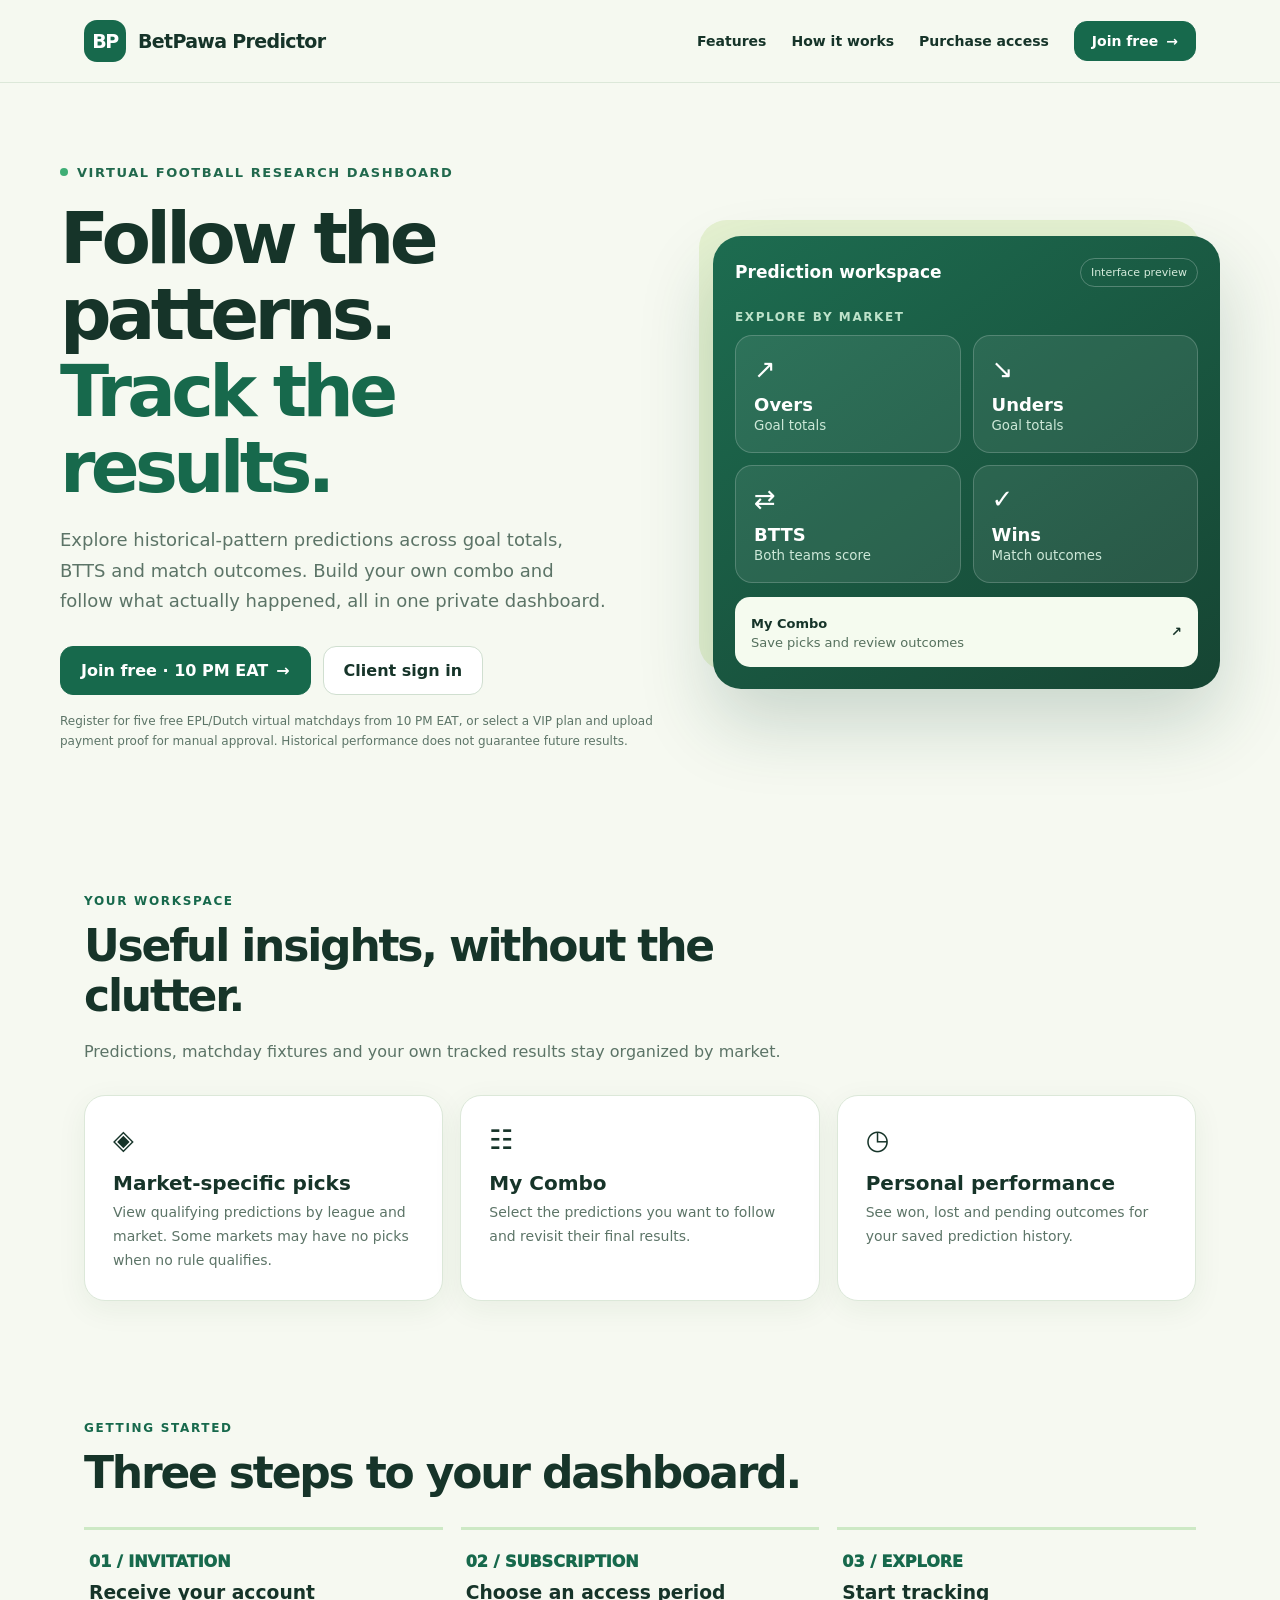
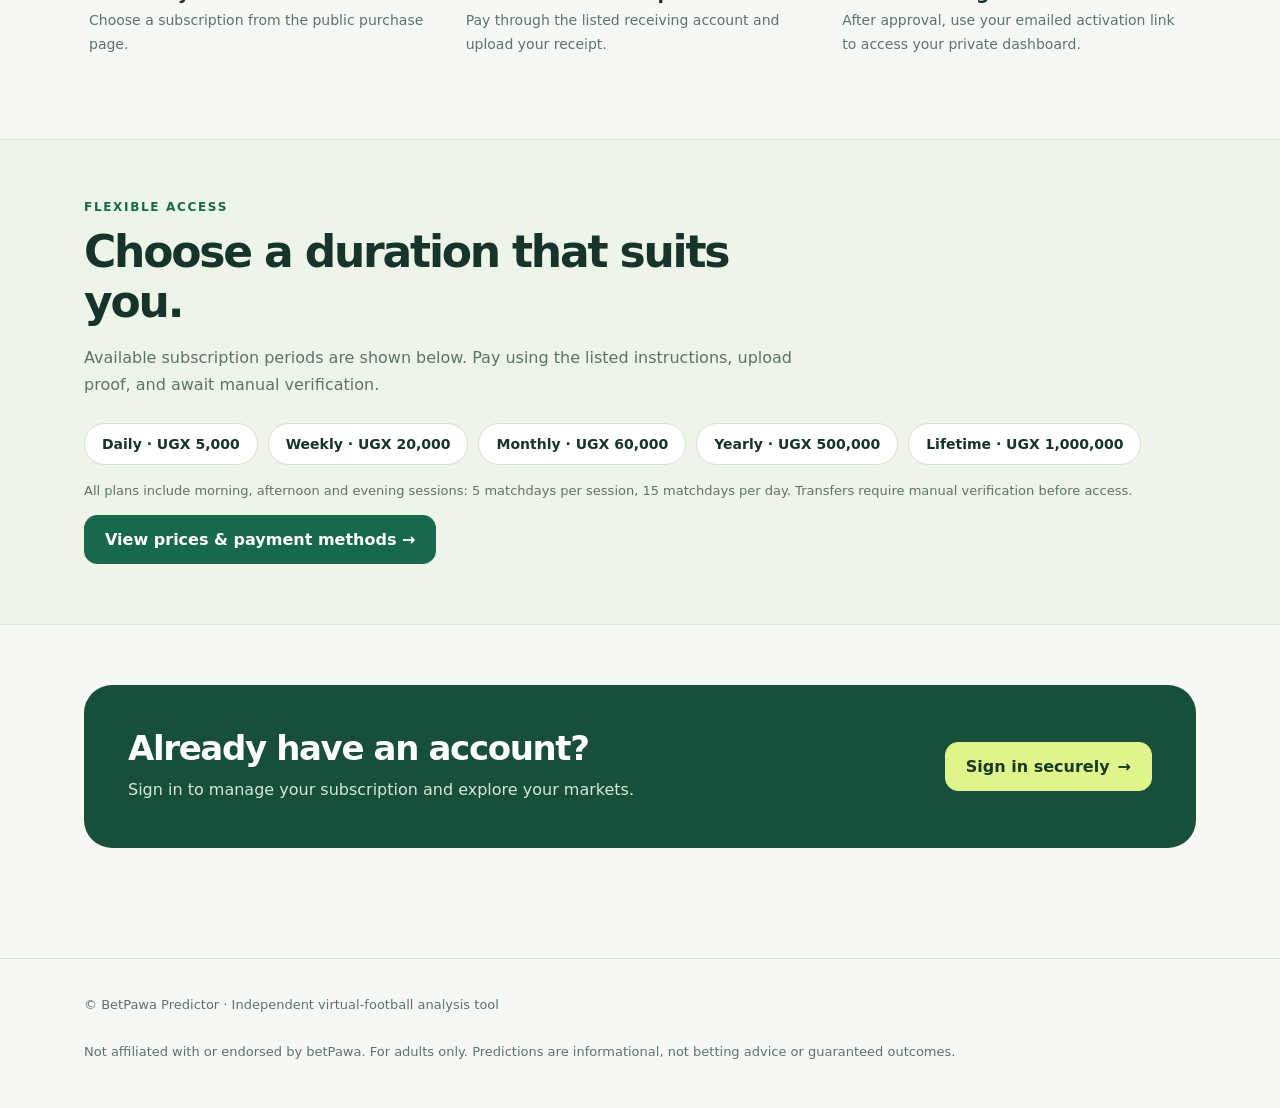
==== frontend/index.html @ 9d596c0f "Show free membership and referral dashboard; enable authenticated VIP checkout and promo codes" ====
<!doctype html>
<html lang="en">
<head>
<meta charset="utf-8">
<meta name="viewport" content="width=device-width,initial-scale=1">
<meta name="description" content="An independent virtual-football prediction dashboard with market-specific picks, personal combos, and historical results.">
<meta name="theme-color" content="#f6f9f1">
<title>BetPawa Predictor · Virtual Football Insights</title>
<style>
:root{--ink:#163429;--muted:#5c7467;--green:#17694c;--lime:#dff58b;--cream:#f6f9f1;--card:#fff;--line:#dce8d9;--shadow:0 24px 60px rgba(19,66,45,.09)}
*{box-sizing:border-box}html{scroll-behavior:smooth}body{margin:0;background:var(--cream);color:var(--ink);font-family:Inter,ui-sans-serif,system-ui,Segoe UI,Arial,sans-serif}a{color:inherit}.wrap{max-width:1160px;margin:0 auto;padding:0 24px}
header{background:rgba(246,249,241,.94);border-bottom:1px solid var(--line)}.nav{min-height:82px;display:flex;justify-content:space-between;align-items:center;gap:20px}.brand{display:flex;align-items:center;gap:12px;text-decoration:none;font-weight:900;font-size:19px;letter-spacing:-.035em}.mark{display:grid;place-items:center;width:42px;height:42px;border-radius:13px;background:#17694c;color:#fff;font-weight:900;letter-spacing:-.08em}.links{display:flex;align-items:center;gap:25px}.links a{text-decoration:none;font-size:14px;font-weight:700}.button{display:inline-flex;align-items:center;justify-content:center;gap:8px;text-decoration:none;border-radius:13px;padding:14px 20px;font-weight:850;background:var(--green);color:#fff;border:1px solid var(--green);transition:transform .16s,box-shadow .16s}.button:hover{transform:translateY(-2px);box-shadow:0 12px 25px #17694c2a}.button.alt{background:#fff;color:var(--ink);border-color:#d0dfd0}.button.small{padding:11px 17px}
.hero{display:grid;grid-template-columns:1.08fr .92fr;align-items:center;gap:58px;padding:78px 0 70px}.eyebrow{display:inline-flex;gap:9px;align-items:center;color:#21694d;font-size:13px;font-weight:900;text-transform:uppercase;letter-spacing:.12em}.dot{width:8px;height:8px;border-radius:50%;background:#3fae75}.hero h1{font-size:clamp(42px,5.7vw,72px);line-height:1.06;letter-spacing:-.065em;margin:20px 0}.hero h1 span{color:var(--green)}.lead{font-size:18px;line-height:1.7;color:var(--muted);max-width:550px}.cta{display:flex;gap:12px;flex-wrap:wrap;margin-top:29px}.fine{font-size:12px;color:var(--muted);line-height:1.65;margin-top:17px}
.preview{background:linear-gradient(145deg,#1d6c50,#164533);border-radius:28px;padding:22px;box-shadow:0 34px 75px rgba(21,77,53,.2);color:#fff;position:relative}.preview:before{content:"";position:absolute;z-index:-1;inset:-16px 20px 18px -14px;border-radius:28px;background:#e5f1d1}.previewTop{display:flex;justify-content:space-between;align-items:center;gap:12px;margin-bottom:23px}.previewTop b{font-size:17px}.previewTop span{font-size:11px;color:#d5ebdc;border:1px solid #ffffff40;border-radius:999px;padding:7px 10px}.mockTitle{font-size:12px;text-transform:uppercase;letter-spacing:.13em;color:#bde2ca;font-weight:800;margin-bottom:11px}.tiles{display:grid;grid-template-columns:1fr 1fr;gap:12px}.tile{border:1px solid #ffffff30;background:#ffffff14;border-radius:17px;padding:18px;min-height:118px}.tile .symbol{font-size:26px}.tile strong{display:block;margin-top:10px;font-size:18px}.tile small{display:block;color:#cde8d8;margin-top:3px}.previewBottom{display:flex;justify-content:space-between;gap:12px;align-items:center;background:#f5fbef;color:var(--ink);padding:16px;border-radius:15px;margin-top:14px}.previewBottom span{font-size:13px;color:#55705d}.previewBottom strong{font-size:13px}
.section{padding:60px 0}.sectionHead{max-width:720px}.kicker{color:var(--green);font-weight:900;text-transform:uppercase;font-size:12px;letter-spacing:.14em}.section h2{font-size:clamp(30px,3.5vw,44px);letter-spacing:-.05em;line-height:1.15;margin:13px 0}.section p{color:var(--muted);line-height:1.7}.featureGrid{display:grid;grid-template-columns:repeat(3,1fr);gap:17px;margin-top:30px}.feature{padding:28px;background:var(--card);border:1px solid var(--line);border-radius:21px;box-shadow:0 8px 30px #244c2710}.feature .symbol{font-size:27px}.feature h3{margin:16px 0 6px;font-size:20px}.feature p{margin:0;font-size:14px}
.steps{display:grid;grid-template-columns:repeat(3,1fr);gap:18px;margin-top:28px}.step{border-top:3px solid #cde9c5;padding:22px 5px}.step .number{color:var(--green);font-weight:950}.step h3{margin:11px 0 6px}.step p{font-size:14px;margin:0}
.plans{background:#edf4e8;border-top:1px solid var(--line);border-bottom:1px solid var(--line)}.planGrid{display:flex;flex-wrap:wrap;gap:10px;margin-top:25px}.plan{padding:12px 17px;border-radius:999px;background:#fff;border:1px solid #d4e4d1;font-weight:800;font-size:14px}.planNote{font-size:13px;margin-top:15px}
.finalCta{background:#174f3a;border-radius:28px;padding:44px;color:#fff;display:flex;align-items:center;justify-content:space-between;gap:24px}.finalCta h2{margin:0 0 8px;font-size:34px;letter-spacing:-.04em}.finalCta p{margin:0;color:#d3e8da}.finalCta .button{background:var(--lime);color:#1c3926;border-color:var(--lime);white-space:nowrap}
footer{padding:35px 0 45px;border-top:1px solid var(--line);margin-top:50px}.foot{display:flex;justify-content:space-between;gap:25px;flex-wrap:wrap;font-size:13px;color:var(--muted);line-height:1.7}
@media(max-width:860px){.hero{grid-template-columns:1fr;gap:35px;padding:55px 0}.preview{max-width:600px;width:100%}.featureGrid{grid-template-columns:1fr 1fr}.steps{grid-template-columns:1fr}.finalCta{align-items:flex-start;flex-direction:column}}@media(max-width:580px){.wrap{padding:0 17px}.nav{min-height:70px}.links a:not(.button){display:none}.brand{font-size:17px}.hero h1{font-size:44px}.featureGrid{grid-template-columns:1fr}.tiles{gap:9px}.tile{padding:14px}.finalCta{padding:28px}.finalCta h2{font-size:29px}}
</style>
</head>
<body>
<header><div class="wrap nav"><a class="brand" href="/"><span class="mark" aria-hidden="true">BP</span><span>BetPawa Predictor</span></a><nav class="links" aria-label="Main navigation"><a href="#features">Features</a><a href="#how">How it works</a><a href="/purchase">Purchase access</a><a class="button small" href="/signup">Join free <span aria-hidden="true">→</span></a></nav></div></header>
<main>
<section class="wrap hero"><div><div class="eyebrow"><span class="dot"></span> Virtual football research dashboard</div><h1>Follow the patterns.<br><span>Track the results.</span></h1><p class="lead">Explore historical-pattern predictions across goal totals, BTTS and match outcomes. Build your own combo and follow what actually happened, all in one private dashboard.</p><div class="cta"><a class="button" href="/signup">Join free · 10 PM EAT <span aria-hidden="true">→</span></a><a class="button alt" href="/login">Client sign in</a></div><p class="fine">Register for five free EPL/Dutch virtual matchdays from 10 PM EAT, or select a VIP plan and upload payment proof for manual approval. Historical performance does not guarantee future results.</p></div>
<div class="preview" aria-label="Illustration of available dashboard sections"><div class="previewTop"><b>Prediction workspace</b><span>Interface preview</span></div><div class="mockTitle">Explore by market</div><div class="tiles"><div class="tile"><div class="symbol" aria-hidden="true">↗</div><strong>Overs</strong><small>Goal totals</small></div><div class="tile"><div class="symbol" aria-hidden="true">↘</div><strong>Unders</strong><small>Goal totals</small></div><div class="tile"><div class="symbol" aria-hidden="true">⇄</div><strong>BTTS</strong><small>Both teams score</small></div><div class="tile"><div class="symbol" aria-hidden="true">✓</div><strong>Wins</strong><small>Match outcomes</small></div></div><div class="previewBottom"><div><strong>My Combo</strong><br><span>Save picks and review outcomes</span></div><strong aria-hidden="true">↗</strong></div></div></section>
<section id="features" class="section"><div class="wrap"><div class="sectionHead"><div class="kicker">Your workspace</div><h2>Useful insights, without the clutter.</h2><p>Predictions, matchday fixtures and your own tracked results stay organized by market.</p></div><div class="featureGrid"><article class="feature"><div class="symbol" aria-hidden="true">◈</div><h3>Market-specific picks</h3><p>View qualifying predictions by league and market. Some markets may have no picks when no rule qualifies.</p></article><article class="feature"><div class="symbol" aria-hidden="true">☷</div><h3>My Combo</h3><p>Select the predictions you want to follow and revisit their final results.</p></article><article class="feature"><div class="symbol" aria-hidden="true">◷</div><h3>Personal performance</h3><p>See won, lost and pending outcomes for your saved prediction history.</p></article></div></div></section>
<section id="how" class="section"><div class="wrap"><div class="sectionHead"><div class="kicker">Getting started</div><h2>Three steps to your dashboard.</h2></div><div class="steps"><div class="step"><div class="number">01 / INVITATION</div><h3>Receive your account</h3><p>Choose a subscription from the public purchase page.</p></div><div class="step"><div class="number">02 / SUBSCRIPTION</div><h3>Choose an access period</h3><p>Pay through the listed receiving account and upload your receipt.</p></div><div class="step"><div class="number">03 / EXPLORE</div><h3>Start tracking</h3><p>After approval, use your emailed activation link to access your private dashboard.</p></div></div></div></section>
<section class="section plans"><div class="wrap"><div class="sectionHead"><div class="kicker">Flexible access</div><h2>Choose a duration that suits you.</h2><p>Available subscription periods are shown below. Pay using the listed instructions, upload proof, and await manual verification.</p></div><div class="planGrid"><span class="plan">Daily · UGX 5,000</span><span class="plan">Weekly · UGX 20,000</span><span class="plan">Monthly · UGX 60,000</span><span class="plan">Yearly · UGX 500,000</span><span class="plan">Lifetime · UGX 1,000,000</span></div><p class="planNote">All plans include morning, afternoon and evening sessions: 5 matchdays per session, 15 matchdays per day. Transfers require manual verification before access.</p><a class="button" href="/purchase">View prices &amp; payment methods →</a></div></section>
<section class="section"><div class="wrap"><div class="finalCta"><div><h2>Already have an account?</h2><p>Sign in to manage your subscription and explore your markets.</p></div><a class="button" href="/login">Sign in securely <span aria-hidden="true">→</span></a></div></div></section>
</main>
<footer><div class="wrap foot"><span>© BetPawa Predictor · Independent virtual-football analysis tool</span><span>Not affiliated with or endorsed by betPawa. For adults only. Predictions are informational, not betting advice or guaranteed outcomes.</span></div></footer>
</body>
</html>
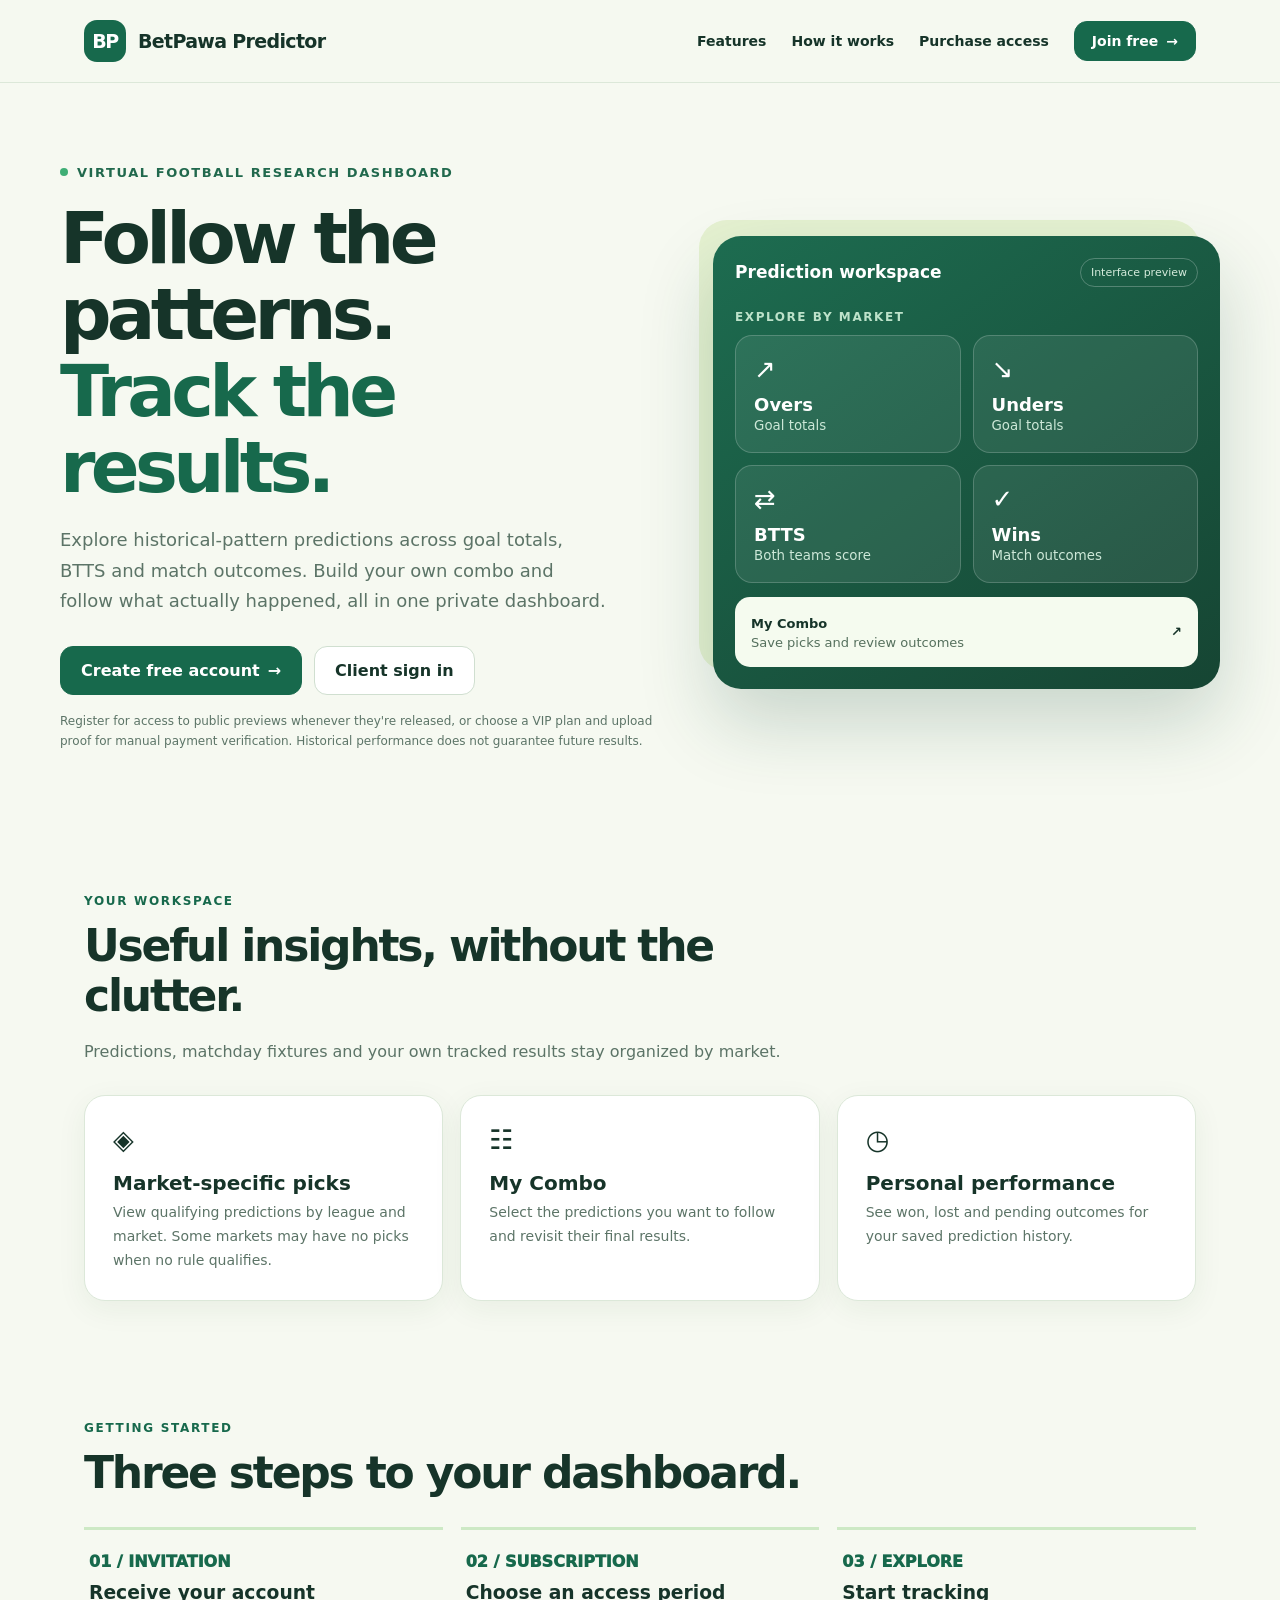
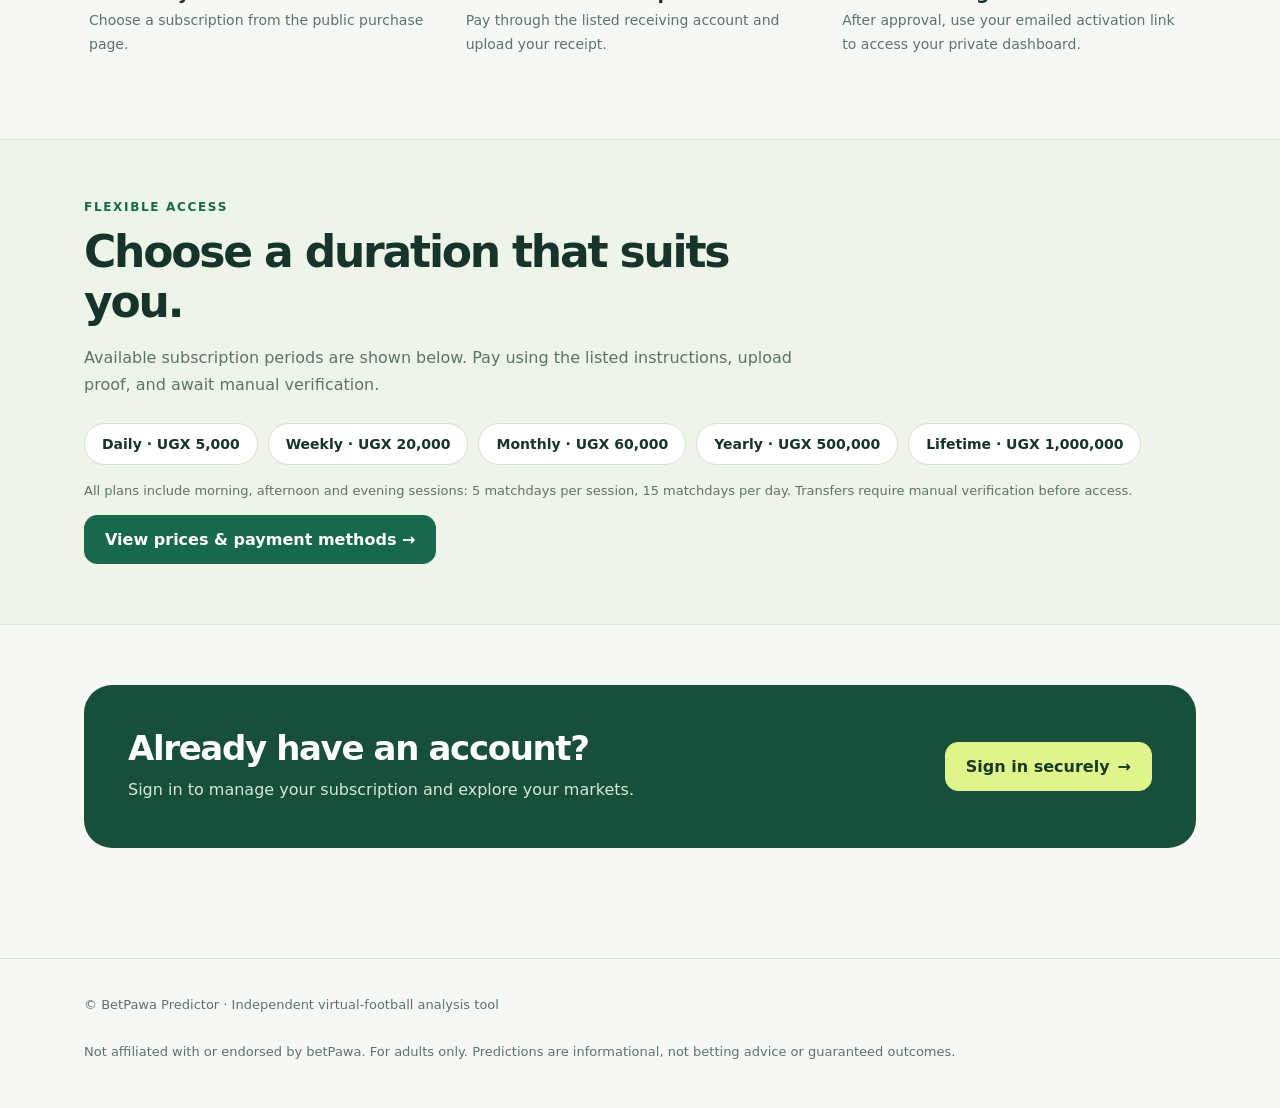
==== commit 5585f62a: "Remove fixed Free-round timing and league disclosures from public copy" ====
--- a/frontend/index.html
+++ b/frontend/index.html
@@ -23,7 +23,7 @@
 <body>
 <header><div class="wrap nav"><a class="brand" href="/"><span class="mark" aria-hidden="true">BP</span><span>BetPawa Predictor</span></a><nav class="links" aria-label="Main navigation"><a href="#features">Features</a><a href="#how">How it works</a><a href="/purchase">Purchase access</a><a class="button small" href="/signup">Join free <span aria-hidden="true">→</span></a></nav></div></header>
 <main>
-<section class="wrap hero"><div><div class="eyebrow"><span class="dot"></span> Virtual football research dashboard</div><h1>Follow the patterns.<br><span>Track the results.</span></h1><p class="lead">Explore historical-pattern predictions across goal totals, BTTS and match outcomes. Build your own combo and follow what actually happened, all in one private dashboard.</p><div class="cta"><a class="button" href="/signup">Join free · 10 PM EAT <span aria-hidden="true">→</span></a><a class="button alt" href="/login">Client sign in</a></div><p class="fine">Register for five free EPL/Dutch virtual matchdays from 10 PM EAT, or select a VIP plan and upload payment proof for manual approval. Historical performance does not guarantee future results.</p></div>
+<section class="wrap hero"><div><div class="eyebrow"><span class="dot"></span> Virtual football research dashboard</div><h1>Follow the patterns.<br><span>Track the results.</span></h1><p class="lead">Explore historical-pattern predictions across goal totals, BTTS and match outcomes. Build your own combo and follow what actually happened, all in one private dashboard.</p><div class="cta"><a class="button" href="/signup">Create free account <span aria-hidden="true">→</span></a><a class="button alt" href="/login">Client sign in</a></div><p class="fine">Register for access to public previews whenever they're released, or choose a VIP plan and upload proof for manual payment verification. Historical performance does not guarantee future results.</p></div>
 <div class="preview" aria-label="Illustration of available dashboard sections"><div class="previewTop"><b>Prediction workspace</b><span>Interface preview</span></div><div class="mockTitle">Explore by market</div><div class="tiles"><div class="tile"><div class="symbol" aria-hidden="true">↗</div><strong>Overs</strong><small>Goal totals</small></div><div class="tile"><div class="symbol" aria-hidden="true">↘</div><strong>Unders</strong><small>Goal totals</small></div><div class="tile"><div class="symbol" aria-hidden="true">⇄</div><strong>BTTS</strong><small>Both teams score</small></div><div class="tile"><div class="symbol" aria-hidden="true">✓</div><strong>Wins</strong><small>Match outcomes</small></div></div><div class="previewBottom"><div><strong>My Combo</strong><br><span>Save picks and review outcomes</span></div><strong aria-hidden="true">↗</strong></div></div></section>
 <section id="features" class="section"><div class="wrap"><div class="sectionHead"><div class="kicker">Your workspace</div><h2>Useful insights, without the clutter.</h2><p>Predictions, matchday fixtures and your own tracked results stay organized by market.</p></div><div class="featureGrid"><article class="feature"><div class="symbol" aria-hidden="true">◈</div><h3>Market-specific picks</h3><p>View qualifying predictions by league and market. Some markets may have no picks when no rule qualifies.</p></article><article class="feature"><div class="symbol" aria-hidden="true">☷</div><h3>My Combo</h3><p>Select the predictions you want to follow and revisit their final results.</p></article><article class="feature"><div class="symbol" aria-hidden="true">◷</div><h3>Personal performance</h3><p>See won, lost and pending outcomes for your saved prediction history.</p></article></div></div></section>
 <section id="how" class="section"><div class="wrap"><div class="sectionHead"><div class="kicker">Getting started</div><h2>Three steps to your dashboard.</h2></div><div class="steps"><div class="step"><div class="number">01 / INVITATION</div><h3>Receive your account</h3><p>Choose a subscription from the public purchase page.</p></div><div class="step"><div class="number">02 / SUBSCRIPTION</div><h3>Choose an access period</h3><p>Pay through the listed receiving account and upload your receipt.</p></div><div class="step"><div class="number">03 / EXPLORE</div><h3>Start tracking</h3><p>After approval, use your emailed activation link to access your private dashboard.</p></div></div></div></section>
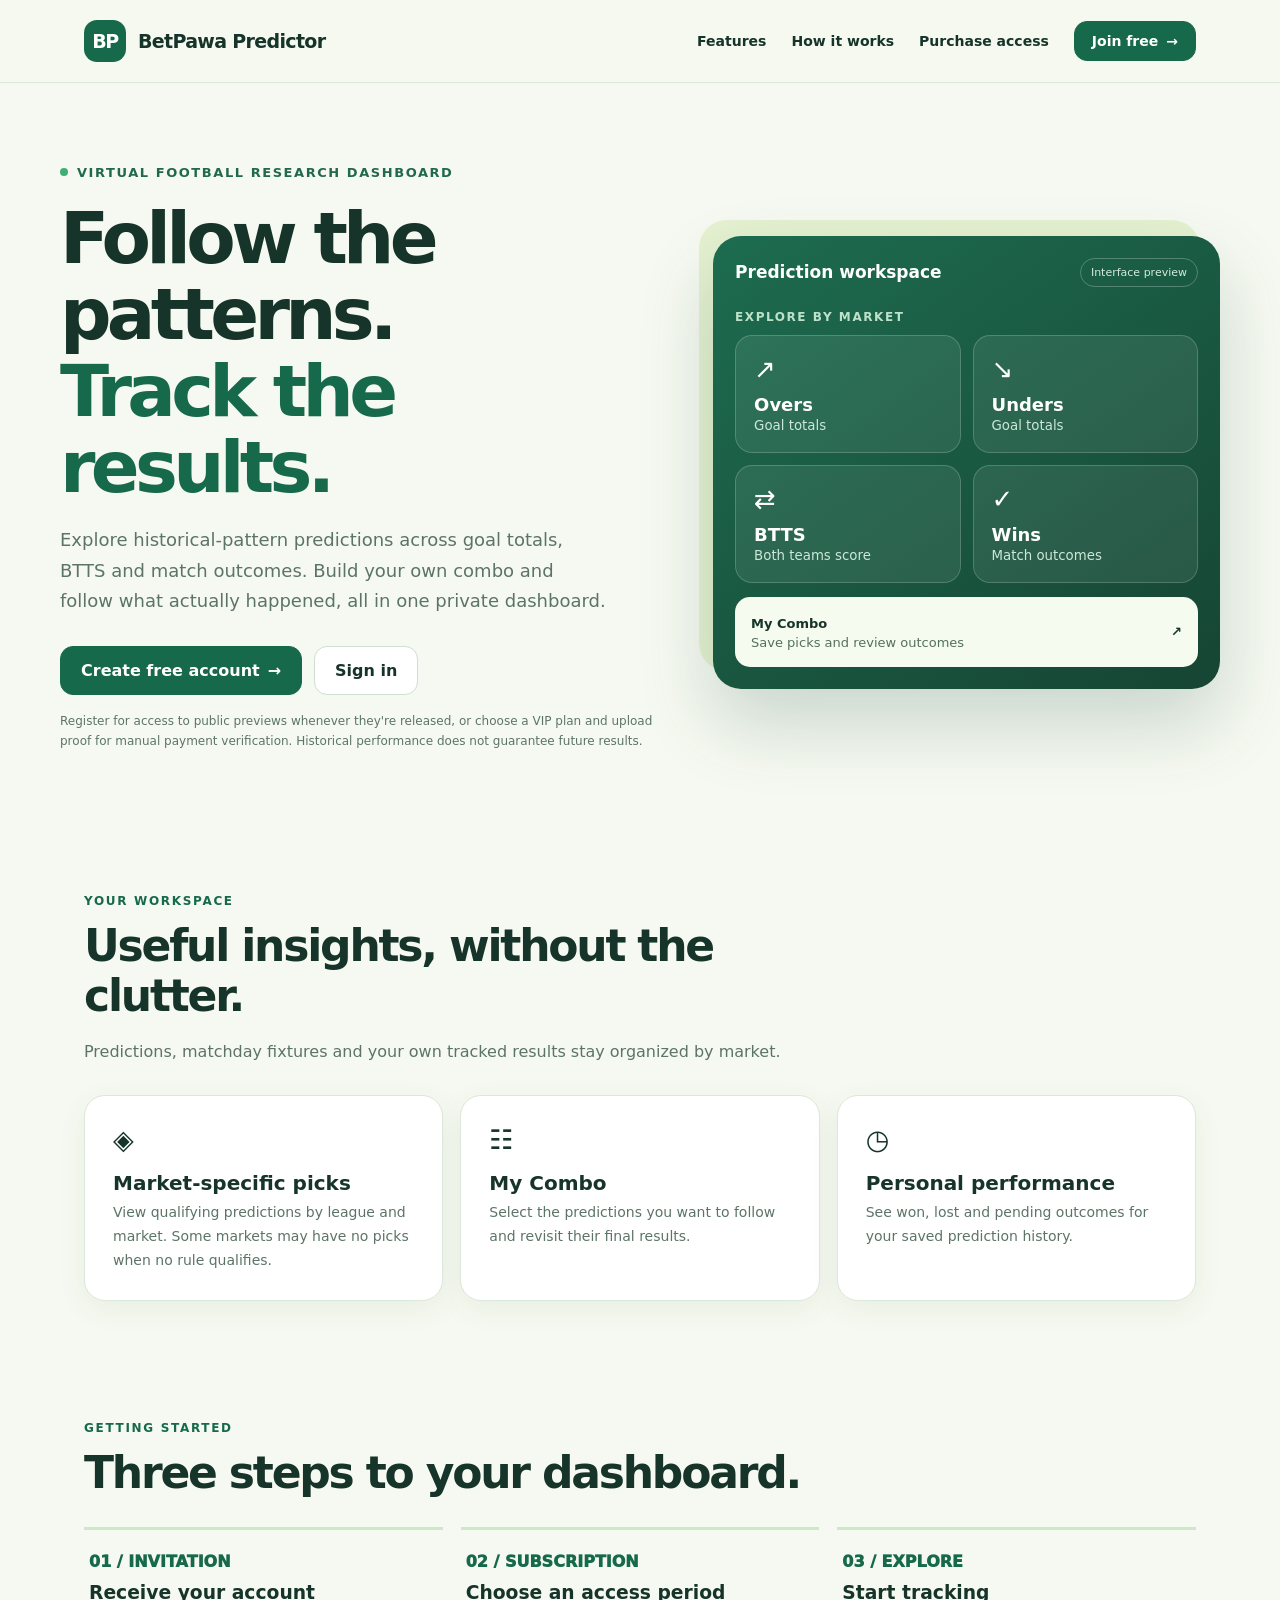
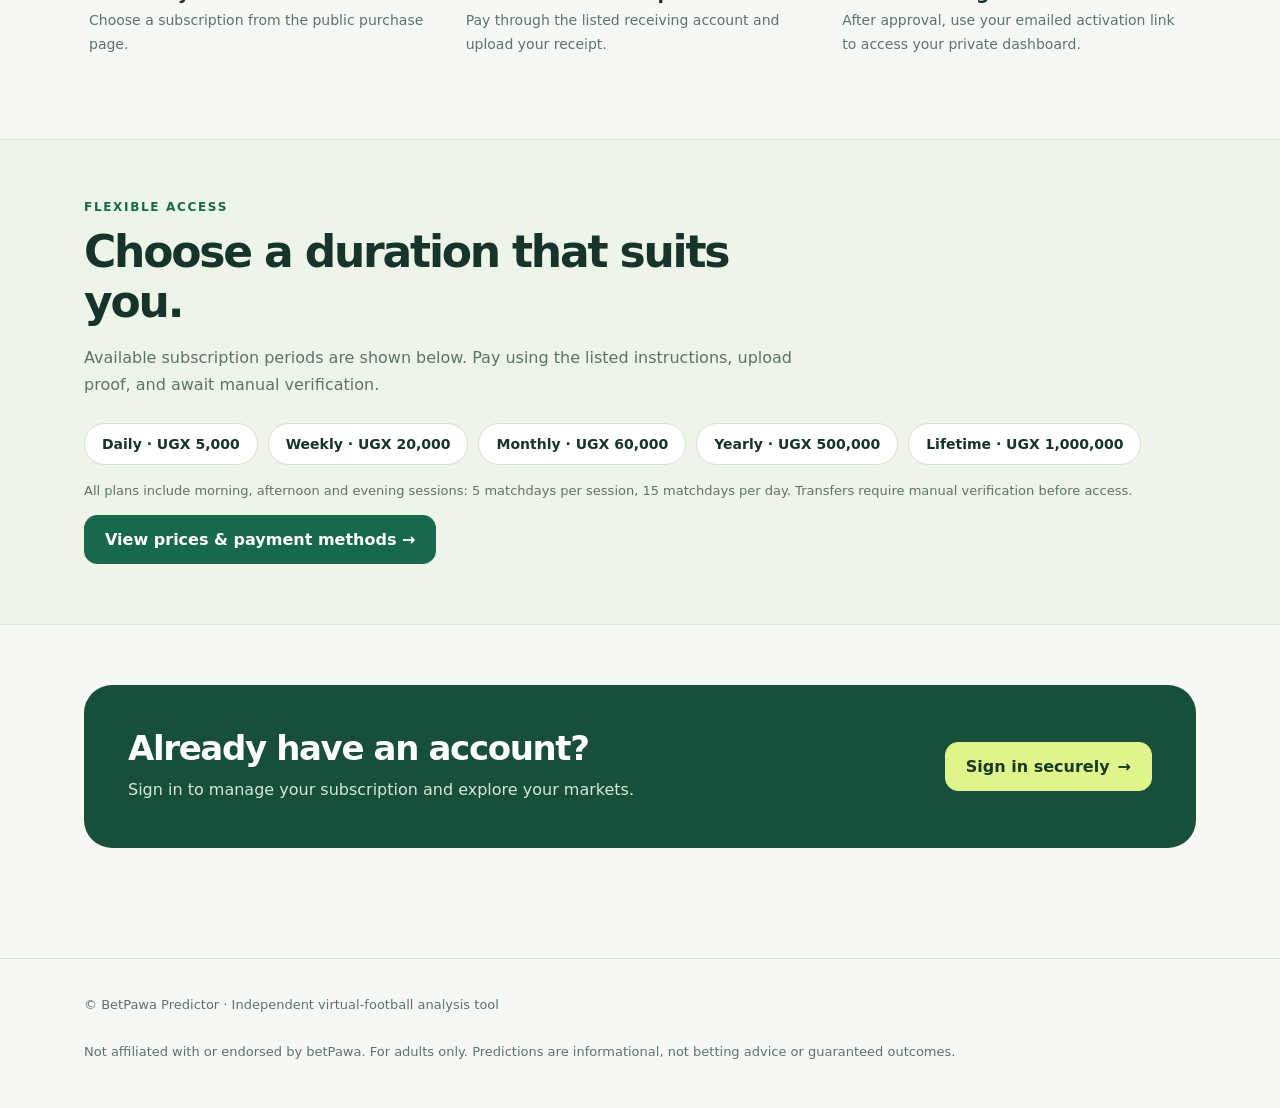
==== commit 91ae7420: "Simplify homepage login button to Sign in" ====
--- a/frontend/index.html
+++ b/frontend/index.html
@@ -23,7 +23,7 @@
 <body>
 <header><div class="wrap nav"><a class="brand" href="/"><span class="mark" aria-hidden="true">BP</span><span>BetPawa Predictor</span></a><nav class="links" aria-label="Main navigation"><a href="#features">Features</a><a href="#how">How it works</a><a href="/purchase">Purchase access</a><a class="button small" href="/signup">Join free <span aria-hidden="true">→</span></a></nav></div></header>
 <main>
-<section class="wrap hero"><div><div class="eyebrow"><span class="dot"></span> Virtual football research dashboard</div><h1>Follow the patterns.<br><span>Track the results.</span></h1><p class="lead">Explore historical-pattern predictions across goal totals, BTTS and match outcomes. Build your own combo and follow what actually happened, all in one private dashboard.</p><div class="cta"><a class="button" href="/signup">Create free account <span aria-hidden="true">→</span></a><a class="button alt" href="/login">Client sign in</a></div><p class="fine">Register for access to public previews whenever they're released, or choose a VIP plan and upload proof for manual payment verification. Historical performance does not guarantee future results.</p></div>
+<section class="wrap hero"><div><div class="eyebrow"><span class="dot"></span> Virtual football research dashboard</div><h1>Follow the patterns.<br><span>Track the results.</span></h1><p class="lead">Explore historical-pattern predictions across goal totals, BTTS and match outcomes. Build your own combo and follow what actually happened, all in one private dashboard.</p><div class="cta"><a class="button" href="/signup">Create free account <span aria-hidden="true">→</span></a><a class="button alt" href="/login">Sign in</a></div><p class="fine">Register for access to public previews whenever they're released, or choose a VIP plan and upload proof for manual payment verification. Historical performance does not guarantee future results.</p></div>
 <div class="preview" aria-label="Illustration of available dashboard sections"><div class="previewTop"><b>Prediction workspace</b><span>Interface preview</span></div><div class="mockTitle">Explore by market</div><div class="tiles"><div class="tile"><div class="symbol" aria-hidden="true">↗</div><strong>Overs</strong><small>Goal totals</small></div><div class="tile"><div class="symbol" aria-hidden="true">↘</div><strong>Unders</strong><small>Goal totals</small></div><div class="tile"><div class="symbol" aria-hidden="true">⇄</div><strong>BTTS</strong><small>Both teams score</small></div><div class="tile"><div class="symbol" aria-hidden="true">✓</div><strong>Wins</strong><small>Match outcomes</small></div></div><div class="previewBottom"><div><strong>My Combo</strong><br><span>Save picks and review outcomes</span></div><strong aria-hidden="true">↗</strong></div></div></section>
 <section id="features" class="section"><div class="wrap"><div class="sectionHead"><div class="kicker">Your workspace</div><h2>Useful insights, without the clutter.</h2><p>Predictions, matchday fixtures and your own tracked results stay organized by market.</p></div><div class="featureGrid"><article class="feature"><div class="symbol" aria-hidden="true">◈</div><h3>Market-specific picks</h3><p>View qualifying predictions by league and market. Some markets may have no picks when no rule qualifies.</p></article><article class="feature"><div class="symbol" aria-hidden="true">☷</div><h3>My Combo</h3><p>Select the predictions you want to follow and revisit their final results.</p></article><article class="feature"><div class="symbol" aria-hidden="true">◷</div><h3>Personal performance</h3><p>See won, lost and pending outcomes for your saved prediction history.</p></article></div></div></section>
 <section id="how" class="section"><div class="wrap"><div class="sectionHead"><div class="kicker">Getting started</div><h2>Three steps to your dashboard.</h2></div><div class="steps"><div class="step"><div class="number">01 / INVITATION</div><h3>Receive your account</h3><p>Choose a subscription from the public purchase page.</p></div><div class="step"><div class="number">02 / SUBSCRIPTION</div><h3>Choose an access period</h3><p>Pay through the listed receiving account and upload your receipt.</p></div><div class="step"><div class="number">03 / EXPLORE</div><h3>Start tracking</h3><p>After approval, use your emailed activation link to access your private dashboard.</p></div></div></div></section>
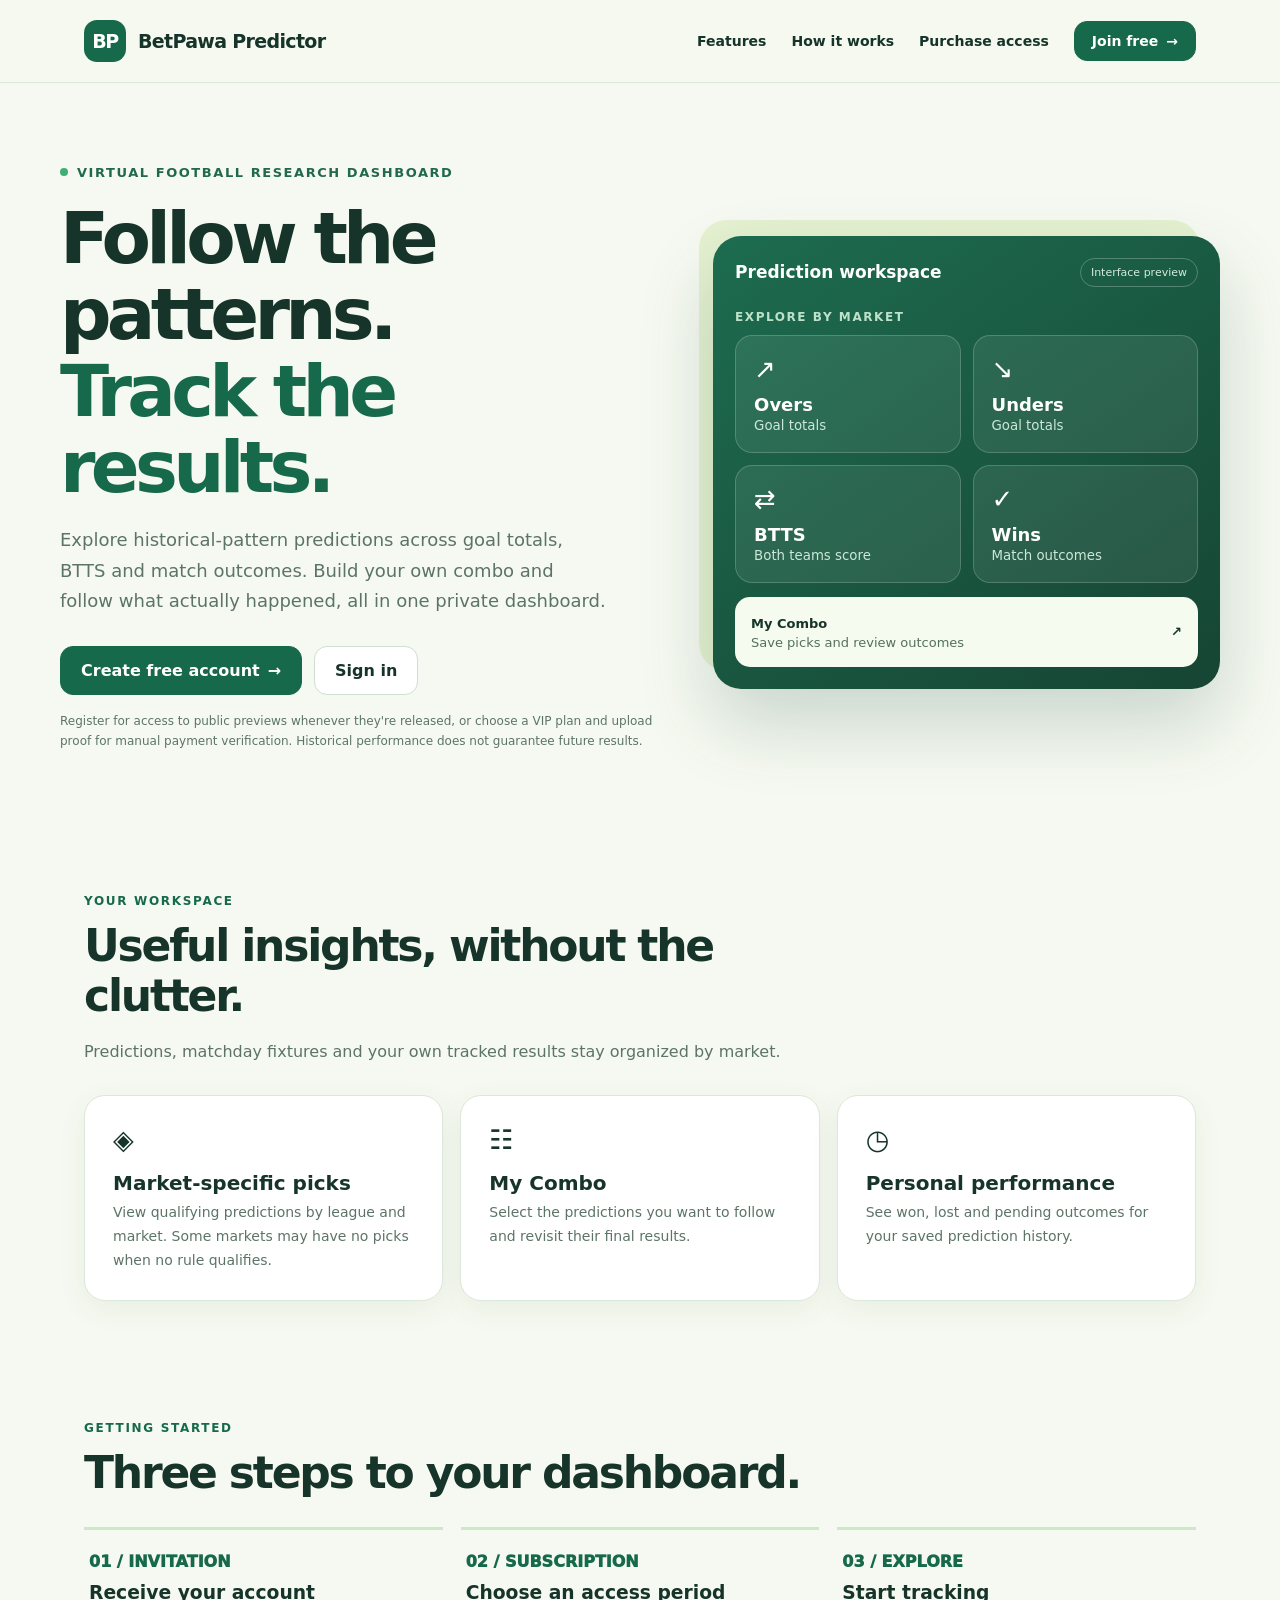
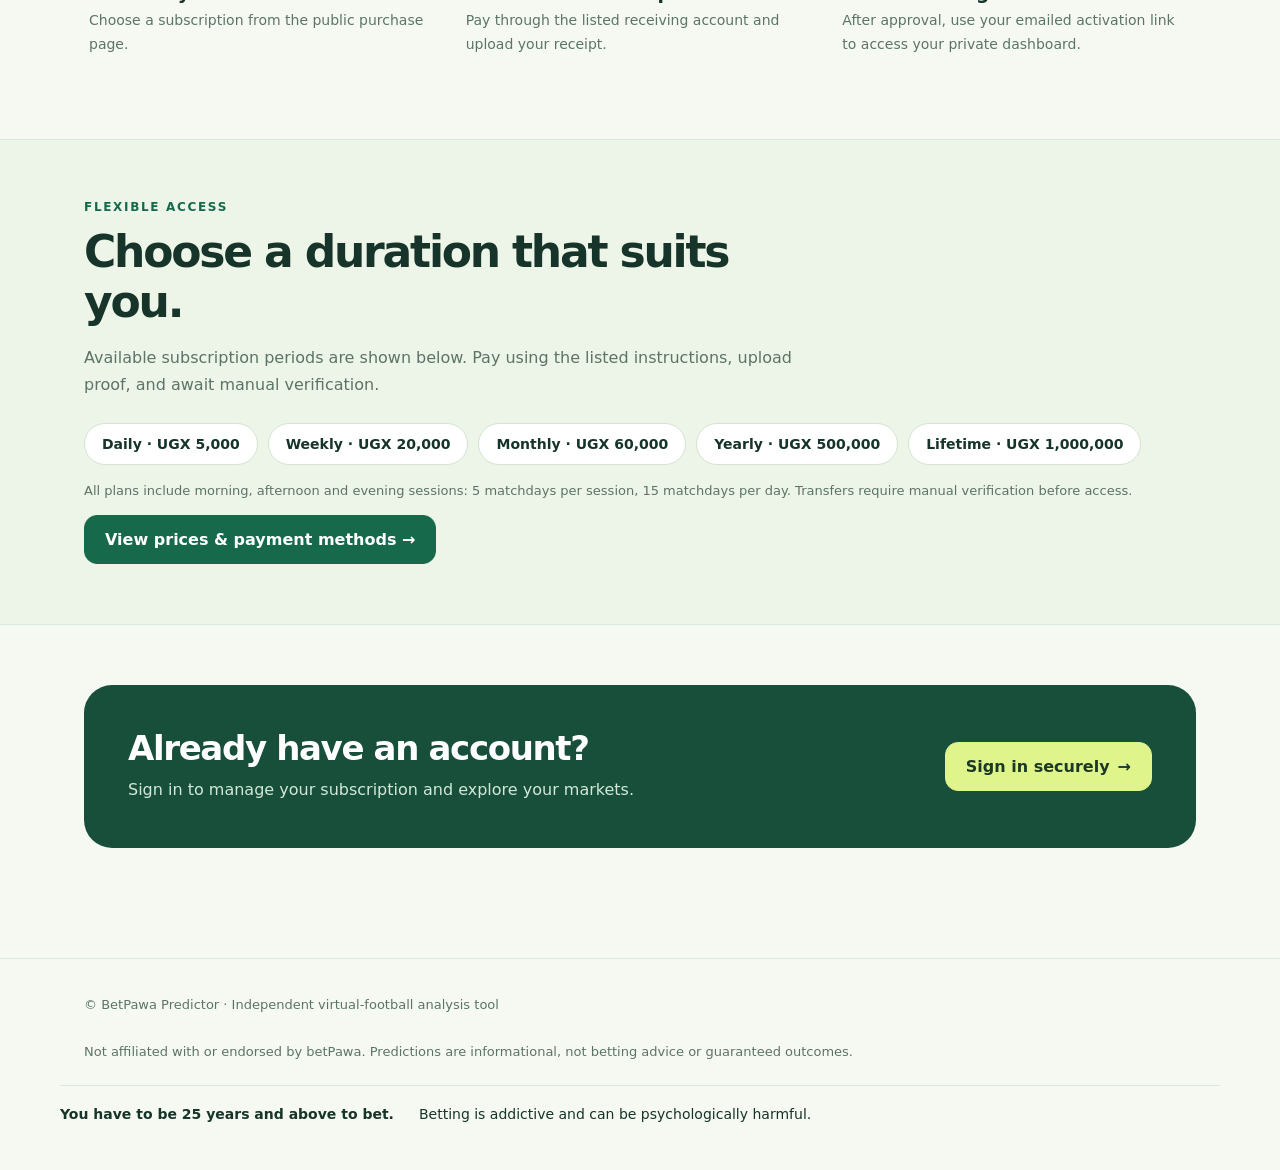
==== commit 40caf0f5: "Add exact Uganda responsible betting warning and 25+ notice to customer-facing footers" ====
--- a/frontend/index.html
+++ b/frontend/index.html
@@ -18,6 +18,7 @@
 .finalCta{background:#174f3a;border-radius:28px;padding:44px;color:#fff;display:flex;align-items:center;justify-content:space-between;gap:24px}.finalCta h2{margin:0 0 8px;font-size:34px;letter-spacing:-.04em}.finalCta p{margin:0;color:#d3e8da}.finalCta .button{background:var(--lime);color:#1c3926;border-color:var(--lime);white-space:nowrap}
 footer{padding:35px 0 45px;border-top:1px solid var(--line);margin-top:50px}.foot{display:flex;justify-content:space-between;gap:25px;flex-wrap:wrap;font-size:13px;color:var(--muted);line-height:1.7}
 @media(max-width:860px){.hero{grid-template-columns:1fr;gap:35px;padding:55px 0}.preview{max-width:600px;width:100%}.featureGrid{grid-template-columns:1fr 1fr}.steps{grid-template-columns:1fr}.finalCta{align-items:flex-start;flex-direction:column}}@media(max-width:580px){.wrap{padding:0 17px}.nav{min-height:70px}.links a:not(.button){display:none}.brand{font-size:17px}.hero h1{font-size:44px}.featureGrid{grid-template-columns:1fr}.tiles{gap:9px}.tile{padding:14px}.finalCta{padding:28px}.finalCta h2{font-size:29px}}
+.responsibleFooter{border-top:1px solid var(--line);padding:17px 0 0;margin-top:22px;display:flex;flex-wrap:wrap;gap:8px 25px;font-size:14px;line-height:1.6;color:var(--ink)}.responsibleFooter strong{font-weight:850}
 </style>
 </head>
 <body>
@@ -30,6 +31,6 @@
 <section class="section plans"><div class="wrap"><div class="sectionHead"><div class="kicker">Flexible access</div><h2>Choose a duration that suits you.</h2><p>Available subscription periods are shown below. Pay using the listed instructions, upload proof, and await manual verification.</p></div><div class="planGrid"><span class="plan">Daily · UGX 5,000</span><span class="plan">Weekly · UGX 20,000</span><span class="plan">Monthly · UGX 60,000</span><span class="plan">Yearly · UGX 500,000</span><span class="plan">Lifetime · UGX 1,000,000</span></div><p class="planNote">All plans include morning, afternoon and evening sessions: 5 matchdays per session, 15 matchdays per day. Transfers require manual verification before access.</p><a class="button" href="/purchase">View prices &amp; payment methods →</a></div></section>
 <section class="section"><div class="wrap"><div class="finalCta"><div><h2>Already have an account?</h2><p>Sign in to manage your subscription and explore your markets.</p></div><a class="button" href="/login">Sign in securely <span aria-hidden="true">→</span></a></div></div></section>
 </main>
-<footer><div class="wrap foot"><span>© BetPawa Predictor · Independent virtual-football analysis tool</span><span>Not affiliated with or endorsed by betPawa. For adults only. Predictions are informational, not betting advice or guaranteed outcomes.</span></div></footer>
+<footer><div class="wrap foot"><span>© BetPawa Predictor · Independent virtual-football analysis tool</span><span>Not affiliated with or endorsed by betPawa. Predictions are informational, not betting advice or guaranteed outcomes.</span></div><div class="wrap responsibleFooter" aria-label="Responsible betting and age warning"><strong>You have to be 25 years and above to bet.</strong><span>Betting is addictive and can be psychologically harmful.</span></div></footer>
 </body>
 </html>
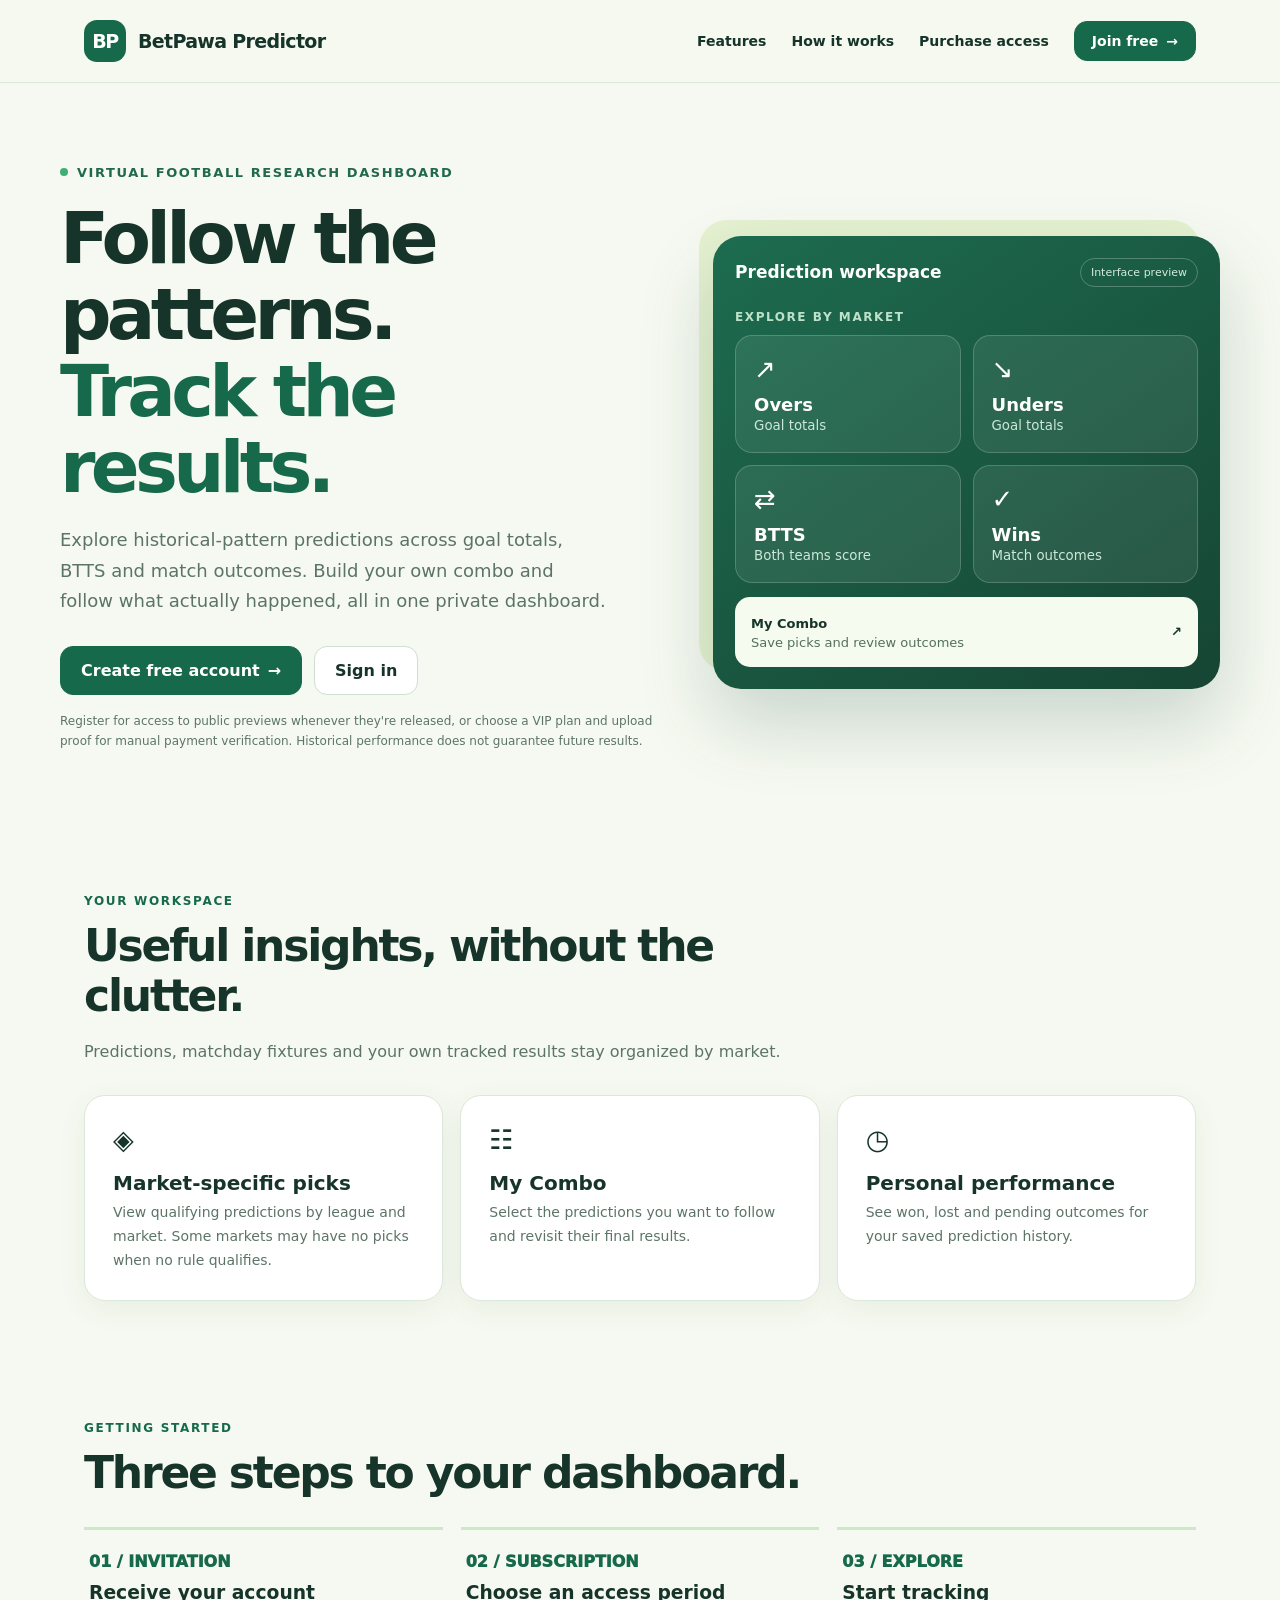
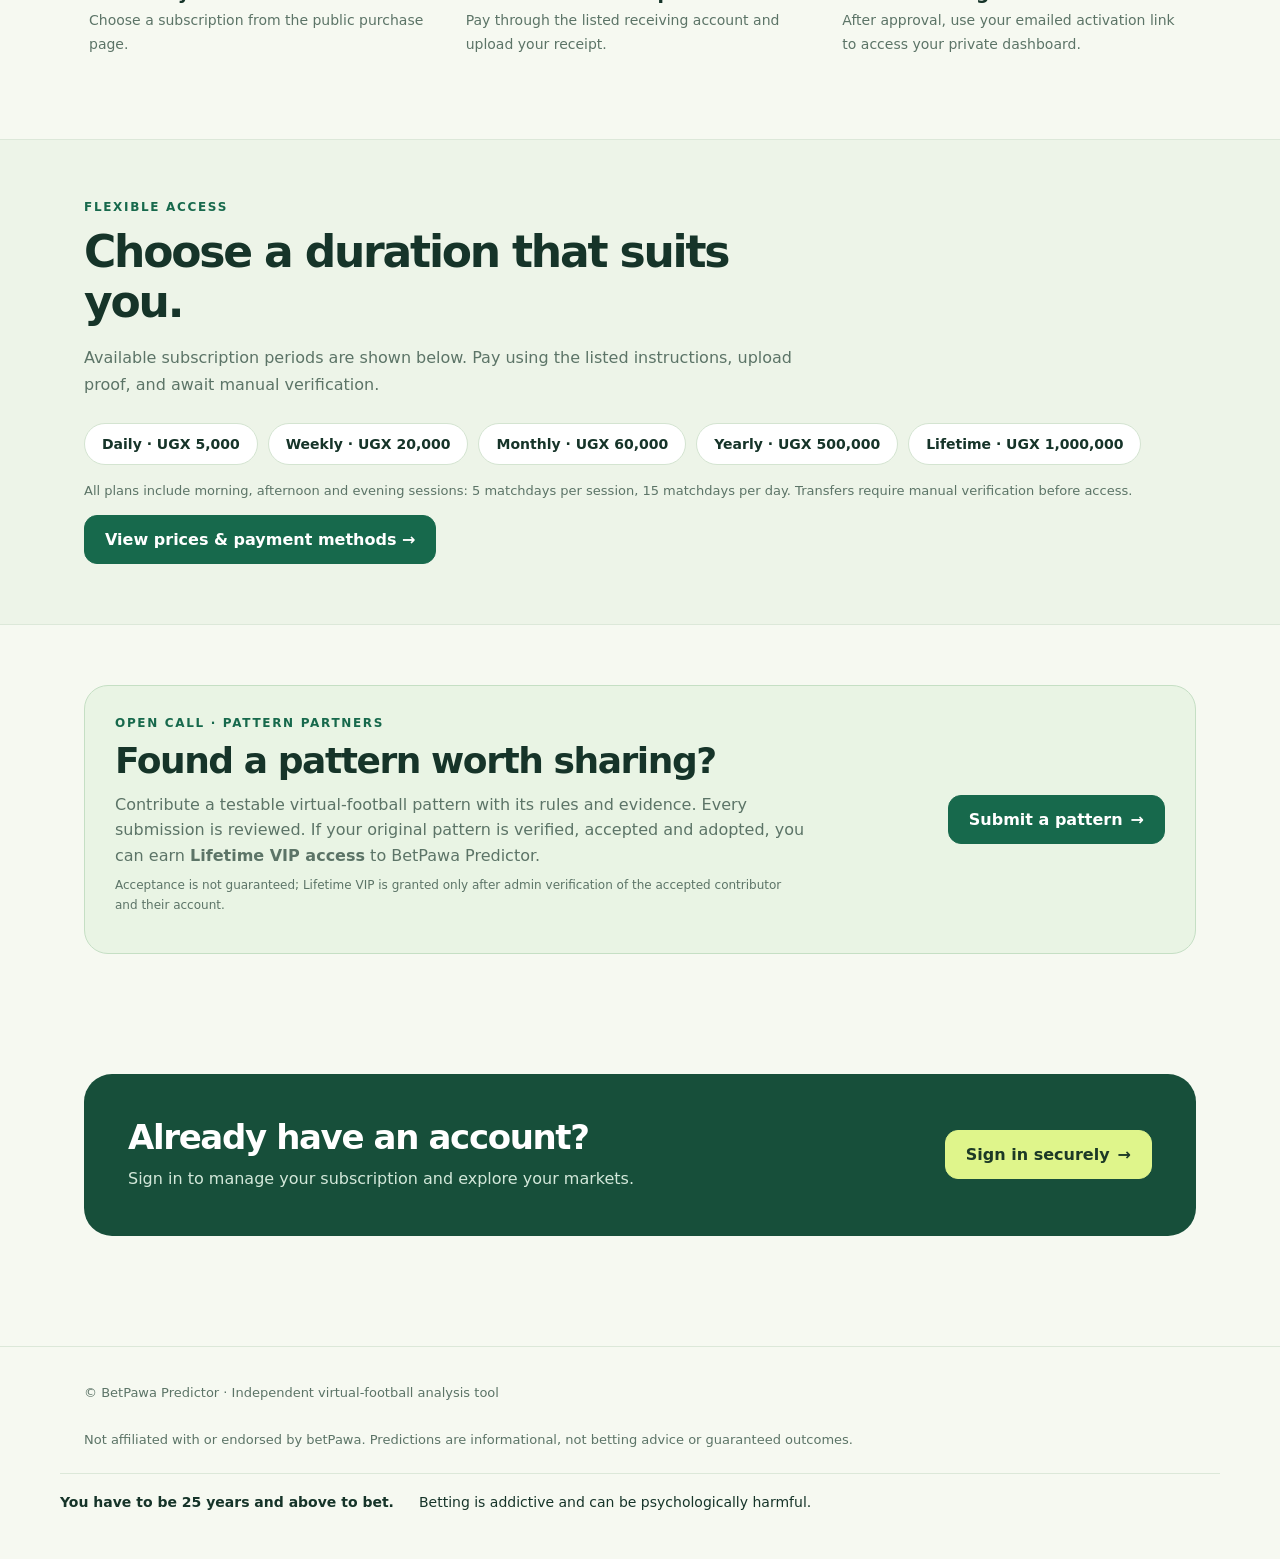
==== commit faade7a0: "Invite Pattern Partners on homepage with verified Lifetime VIP incentive" ====
--- a/frontend/index.html
+++ b/frontend/index.html
@@ -15,9 +15,10 @@
 .section{padding:60px 0}.sectionHead{max-width:720px}.kicker{color:var(--green);font-weight:900;text-transform:uppercase;font-size:12px;letter-spacing:.14em}.section h2{font-size:clamp(30px,3.5vw,44px);letter-spacing:-.05em;line-height:1.15;margin:13px 0}.section p{color:var(--muted);line-height:1.7}.featureGrid{display:grid;grid-template-columns:repeat(3,1fr);gap:17px;margin-top:30px}.feature{padding:28px;background:var(--card);border:1px solid var(--line);border-radius:21px;box-shadow:0 8px 30px #244c2710}.feature .symbol{font-size:27px}.feature h3{margin:16px 0 6px;font-size:20px}.feature p{margin:0;font-size:14px}
 .steps{display:grid;grid-template-columns:repeat(3,1fr);gap:18px;margin-top:28px}.step{border-top:3px solid #cde9c5;padding:22px 5px}.step .number{color:var(--green);font-weight:950}.step h3{margin:11px 0 6px}.step p{font-size:14px;margin:0}
 .plans{background:#edf4e8;border-top:1px solid var(--line);border-bottom:1px solid var(--line)}.planGrid{display:flex;flex-wrap:wrap;gap:10px;margin-top:25px}.plan{padding:12px 17px;border-radius:999px;background:#fff;border:1px solid #d4e4d1;font-weight:800;font-size:14px}.planNote{font-size:13px;margin-top:15px}
+.patternPartnerCall{display:flex;justify-content:space-between;align-items:center;gap:25px;padding:30px;border:1px solid #c5dfc4;border-radius:24px;background:#e9f4e4}.patternPartnerCall h2{font-size:clamp(27px,3vw,36px);margin:10px 0;letter-spacing:-.04em}.patternPartnerCall p{max-width:690px;margin:8px 0;color:var(--muted);line-height:1.6}.patternPartnerCall .button{white-space:nowrap}.patternPartnerCall .fine{font-size:12px}
 .finalCta{background:#174f3a;border-radius:28px;padding:44px;color:#fff;display:flex;align-items:center;justify-content:space-between;gap:24px}.finalCta h2{margin:0 0 8px;font-size:34px;letter-spacing:-.04em}.finalCta p{margin:0;color:#d3e8da}.finalCta .button{background:var(--lime);color:#1c3926;border-color:var(--lime);white-space:nowrap}
 footer{padding:35px 0 45px;border-top:1px solid var(--line);margin-top:50px}.foot{display:flex;justify-content:space-between;gap:25px;flex-wrap:wrap;font-size:13px;color:var(--muted);line-height:1.7}
-@media(max-width:860px){.hero{grid-template-columns:1fr;gap:35px;padding:55px 0}.preview{max-width:600px;width:100%}.featureGrid{grid-template-columns:1fr 1fr}.steps{grid-template-columns:1fr}.finalCta{align-items:flex-start;flex-direction:column}}@media(max-width:580px){.wrap{padding:0 17px}.nav{min-height:70px}.links a:not(.button){display:none}.brand{font-size:17px}.hero h1{font-size:44px}.featureGrid{grid-template-columns:1fr}.tiles{gap:9px}.tile{padding:14px}.finalCta{padding:28px}.finalCta h2{font-size:29px}}
+@media(max-width:860px){.patternPartnerCall{align-items:flex-start;flex-direction:column}.hero{grid-template-columns:1fr;gap:35px;padding:55px 0}.preview{max-width:600px;width:100%}.featureGrid{grid-template-columns:1fr 1fr}.steps{grid-template-columns:1fr}.finalCta{align-items:flex-start;flex-direction:column}}@media(max-width:580px){.wrap{padding:0 17px}.nav{min-height:70px}.links a:not(.button){display:none}.brand{font-size:17px}.hero h1{font-size:44px}.featureGrid{grid-template-columns:1fr}.tiles{gap:9px}.tile{padding:14px}.finalCta{padding:28px}.finalCta h2{font-size:29px}}
 .responsibleFooter{border-top:1px solid var(--line);padding:17px 0 0;margin-top:22px;display:flex;flex-wrap:wrap;gap:8px 25px;font-size:14px;line-height:1.6;color:var(--ink)}.responsibleFooter strong{font-weight:850}
 </style>
 </head>
@@ -29,6 +30,13 @@
 <section id="features" class="section"><div class="wrap"><div class="sectionHead"><div class="kicker">Your workspace</div><h2>Useful insights, without the clutter.</h2><p>Predictions, matchday fixtures and your own tracked results stay organized by market.</p></div><div class="featureGrid"><article class="feature"><div class="symbol" aria-hidden="true">◈</div><h3>Market-specific picks</h3><p>View qualifying predictions by league and market. Some markets may have no picks when no rule qualifies.</p></article><article class="feature"><div class="symbol" aria-hidden="true">☷</div><h3>My Combo</h3><p>Select the predictions you want to follow and revisit their final results.</p></article><article class="feature"><div class="symbol" aria-hidden="true">◷</div><h3>Personal performance</h3><p>See won, lost and pending outcomes for your saved prediction history.</p></article></div></div></section>
 <section id="how" class="section"><div class="wrap"><div class="sectionHead"><div class="kicker">Getting started</div><h2>Three steps to your dashboard.</h2></div><div class="steps"><div class="step"><div class="number">01 / INVITATION</div><h3>Receive your account</h3><p>Choose a subscription from the public purchase page.</p></div><div class="step"><div class="number">02 / SUBSCRIPTION</div><h3>Choose an access period</h3><p>Pay through the listed receiving account and upload your receipt.</p></div><div class="step"><div class="number">03 / EXPLORE</div><h3>Start tracking</h3><p>After approval, use your emailed activation link to access your private dashboard.</p></div></div></div></section>
 <section class="section plans"><div class="wrap"><div class="sectionHead"><div class="kicker">Flexible access</div><h2>Choose a duration that suits you.</h2><p>Available subscription periods are shown below. Pay using the listed instructions, upload proof, and await manual verification.</p></div><div class="planGrid"><span class="plan">Daily · UGX 5,000</span><span class="plan">Weekly · UGX 20,000</span><span class="plan">Monthly · UGX 60,000</span><span class="plan">Yearly · UGX 500,000</span><span class="plan">Lifetime · UGX 1,000,000</span></div><p class="planNote">All plans include morning, afternoon and evening sessions: 5 matchdays per session, 15 matchdays per day. Transfers require manual verification before access.</p><a class="button" href="/purchase">View prices &amp; payment methods →</a></div></section>
+<section class="section"><div class="wrap">
+<div class="patternPartnerCall" aria-label="Call for virtual football pattern partners">
+<div><div class="kicker">Open call · Pattern Partners</div><h2>Found a pattern worth sharing?</h2>
+<p>Contribute a testable virtual-football pattern with its rules and evidence. Every submission is reviewed. If your original pattern is verified, accepted and adopted, you can earn <strong>Lifetime VIP access</strong> to BetPawa Predictor.</p>
+<p class="fine">Acceptance is not guaranteed; Lifetime VIP is granted only after admin verification of the accepted contributor and their account.</p></div>
+<a class="button" href="/partners">Submit a pattern <span aria-hidden="true">→</span></a>
+</div></div></section>
 <section class="section"><div class="wrap"><div class="finalCta"><div><h2>Already have an account?</h2><p>Sign in to manage your subscription and explore your markets.</p></div><a class="button" href="/login">Sign in securely <span aria-hidden="true">→</span></a></div></div></section>
 </main>
 <footer><div class="wrap foot"><span>© BetPawa Predictor · Independent virtual-football analysis tool</span><span>Not affiliated with or endorsed by betPawa. Predictions are informational, not betting advice or guaranteed outcomes.</span></div><div class="wrap responsibleFooter" aria-label="Responsible betting and age warning"><strong>You have to be 25 years and above to bet.</strong><span>Betting is addictive and can be psychologically harmful.</span></div></footer>
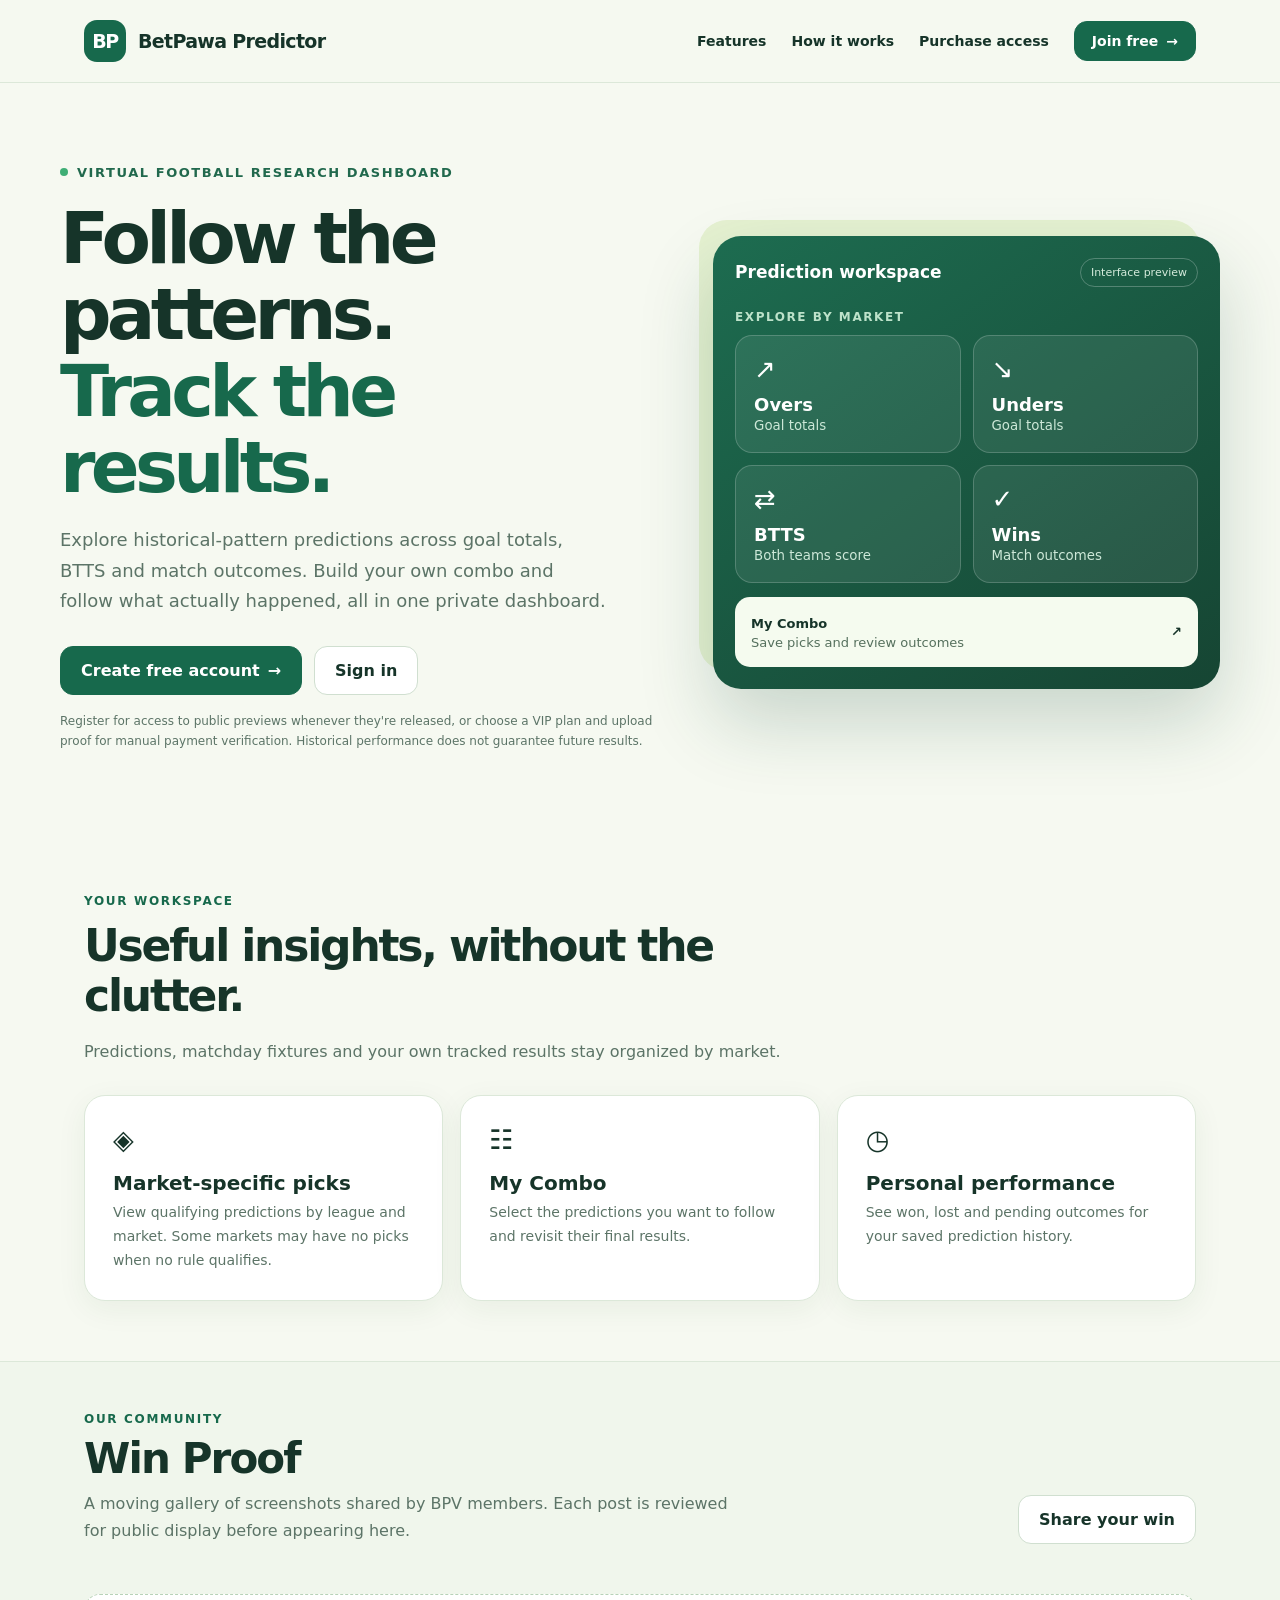
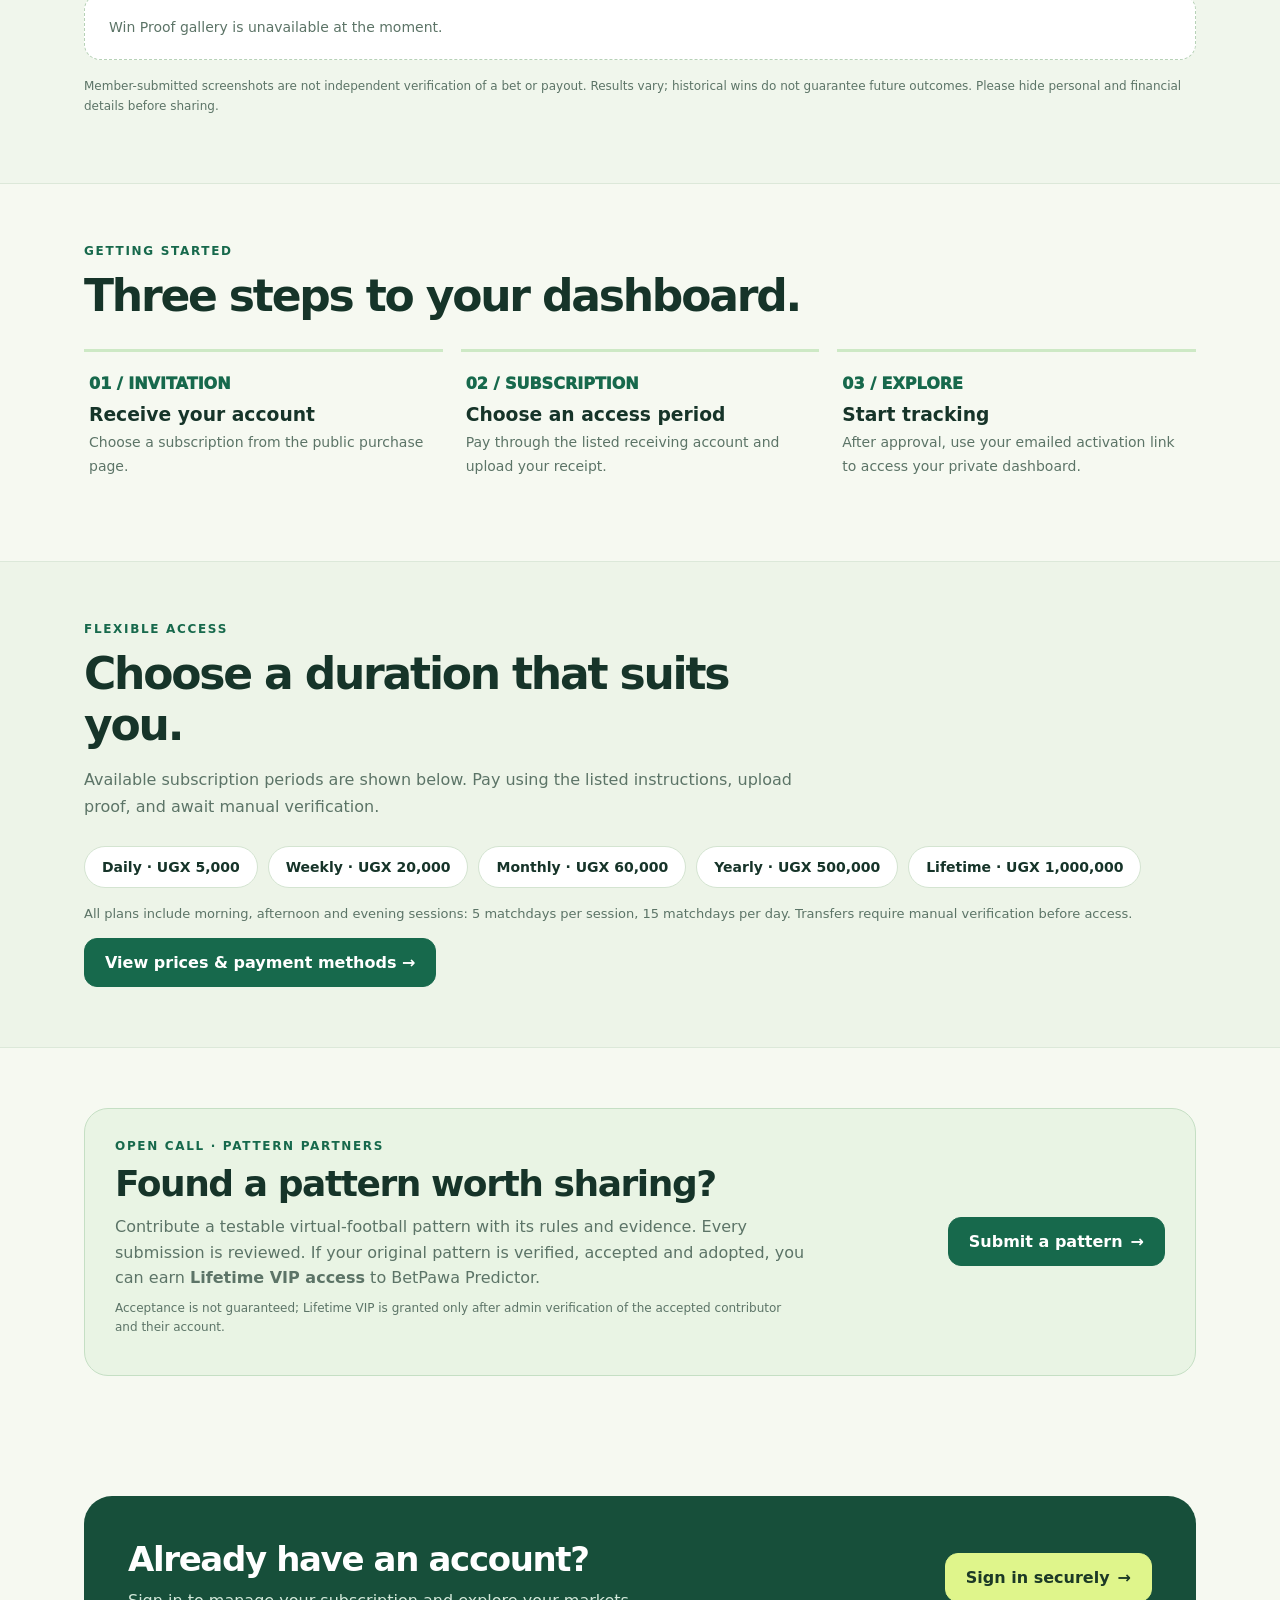
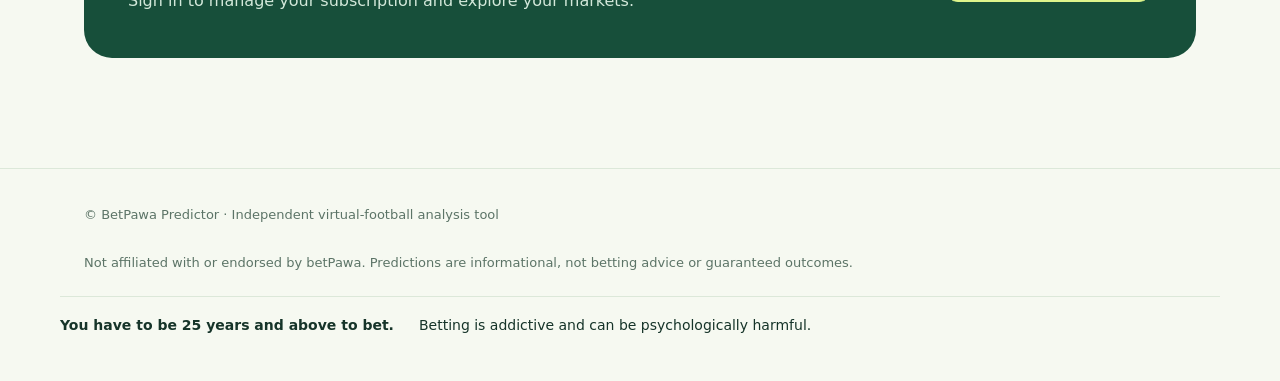
==== commit a79128cb: "Add moderated member Win Proof uploads and moving homepage gallery" ====
--- a/frontend/index.html
+++ b/frontend/index.html
@@ -20,6 +20,24 @@
 footer{padding:35px 0 45px;border-top:1px solid var(--line);margin-top:50px}.foot{display:flex;justify-content:space-between;gap:25px;flex-wrap:wrap;font-size:13px;color:var(--muted);line-height:1.7}
 @media(max-width:860px){.patternPartnerCall{align-items:flex-start;flex-direction:column}.hero{grid-template-columns:1fr;gap:35px;padding:55px 0}.preview{max-width:600px;width:100%}.featureGrid{grid-template-columns:1fr 1fr}.steps{grid-template-columns:1fr}.finalCta{align-items:flex-start;flex-direction:column}}@media(max-width:580px){.wrap{padding:0 17px}.nav{min-height:70px}.links a:not(.button){display:none}.brand{font-size:17px}.hero h1{font-size:44px}.featureGrid{grid-template-columns:1fr}.tiles{gap:9px}.tile{padding:14px}.finalCta{padding:28px}.finalCta h2{font-size:29px}}
 .responsibleFooter{border-top:1px solid var(--line);padding:17px 0 0;margin-top:22px;display:flex;flex-wrap:wrap;gap:8px 25px;font-size:14px;line-height:1.6;color:var(--ink)}.responsibleFooter strong{font-weight:850}
+
+.winProofSection{padding:50px 0 66px;border-top:1px solid var(--line);border-bottom:1px solid var(--line);background:#f0f6ec;overflow:hidden}
+.winProofIntro{display:flex;align-items:end;justify-content:space-between;gap:18px;flex-wrap:wrap}
+.winProofIntro h2{font-size:clamp(28px,3.5vw,42px);letter-spacing:-.045em;margin:8px 0}
+.winProofIntro p{color:var(--muted);line-height:1.65;max-width:660px;margin:0}
+.proofWindow{overflow:hidden;width:100%;margin-top:26px}
+.proofTrack{display:flex;width:max-content;align-items:stretch}
+.proofGroup{display:flex;gap:16px;padding-right:16px}
+.proofTrack.moving{animation:proofSlide 34s linear infinite}
+.proofWindow:hover .proofTrack{animation-play-state:paused}
+@keyframes proofSlide{to{transform:translateX(-50%)}}
+.winCard{width:275px;flex:0 0 275px;background:#fff;border:1px solid #d7e7d4;border-radius:18px;overflow:hidden;box-shadow:0 10px 27px #154d3510}
+.winCard img{display:block;width:100%;height:190px;object-fit:contain;background:#e6f1e3;cursor:zoom-in}
+.winCard figcaption{padding:14px 16px;font-weight:900;color:#17694c;font-size:14px}
+.winCard small{display:block;font-size:11px;color:#5c7467;font-weight:500;margin-top:5px;line-height:1.5}
+.winProofEmpty{margin-top:24px;padding:24px;border:1px dashed #b7d2b7;border-radius:16px;background:#fff;color:var(--muted);font-size:14px}
+.winProofFoot{font-size:12px;color:var(--muted);margin-top:17px;line-height:1.65}
+@media(prefers-reduced-motion:reduce){.proofTrack.moving{animation:none}.proofWindow{overflow-x:auto}}
 </style>
 </head>
 <body>
@@ -28,6 +46,12 @@
 <section class="wrap hero"><div><div class="eyebrow"><span class="dot"></span> Virtual football research dashboard</div><h1>Follow the patterns.<br><span>Track the results.</span></h1><p class="lead">Explore historical-pattern predictions across goal totals, BTTS and match outcomes. Build your own combo and follow what actually happened, all in one private dashboard.</p><div class="cta"><a class="button" href="/signup">Create free account <span aria-hidden="true">→</span></a><a class="button alt" href="/login">Sign in</a></div><p class="fine">Register for access to public previews whenever they're released, or choose a VIP plan and upload proof for manual payment verification. Historical performance does not guarantee future results.</p></div>
 <div class="preview" aria-label="Illustration of available dashboard sections"><div class="previewTop"><b>Prediction workspace</b><span>Interface preview</span></div><div class="mockTitle">Explore by market</div><div class="tiles"><div class="tile"><div class="symbol" aria-hidden="true">↗</div><strong>Overs</strong><small>Goal totals</small></div><div class="tile"><div class="symbol" aria-hidden="true">↘</div><strong>Unders</strong><small>Goal totals</small></div><div class="tile"><div class="symbol" aria-hidden="true">⇄</div><strong>BTTS</strong><small>Both teams score</small></div><div class="tile"><div class="symbol" aria-hidden="true">✓</div><strong>Wins</strong><small>Match outcomes</small></div></div><div class="previewBottom"><div><strong>My Combo</strong><br><span>Save picks and review outcomes</span></div><strong aria-hidden="true">↗</strong></div></div></section>
 <section id="features" class="section"><div class="wrap"><div class="sectionHead"><div class="kicker">Your workspace</div><h2>Useful insights, without the clutter.</h2><p>Predictions, matchday fixtures and your own tracked results stay organized by market.</p></div><div class="featureGrid"><article class="feature"><div class="symbol" aria-hidden="true">◈</div><h3>Market-specific picks</h3><p>View qualifying predictions by league and market. Some markets may have no picks when no rule qualifies.</p></article><article class="feature"><div class="symbol" aria-hidden="true">☷</div><h3>My Combo</h3><p>Select the predictions you want to follow and revisit their final results.</p></article><article class="feature"><div class="symbol" aria-hidden="true">◷</div><h3>Personal performance</h3><p>See won, lost and pending outcomes for your saved prediction history.</p></article></div></div></section>
+
+<section id="win-proof" class="winProofSection" aria-label="Win Proof">
+ <div class="wrap winProofIntro"><div><div class="kicker">Our community</div><h2>Win Proof</h2><p>A moving gallery of screenshots shared by BPV members. Each post is reviewed for public display before appearing here.</p></div><a class="button alt" href="/client">Share your win</a></div>
+ <div class="proofWindow" id="proofWindow"><div class="proofTrack" id="proofTrack"></div></div>
+ <div class="wrap"><div id="winProofEmpty" class="winProofEmpty" hidden>No member screenshots have been approved yet. Signed-in members can submit their wins from the dashboard.</div><div class="winProofFoot">Member-submitted screenshots are not independent verification of a bet or payout. Results vary; historical wins do not guarantee future outcomes. Please hide personal and financial details before sharing.</div></div>
+</section>
 <section id="how" class="section"><div class="wrap"><div class="sectionHead"><div class="kicker">Getting started</div><h2>Three steps to your dashboard.</h2></div><div class="steps"><div class="step"><div class="number">01 / INVITATION</div><h3>Receive your account</h3><p>Choose a subscription from the public purchase page.</p></div><div class="step"><div class="number">02 / SUBSCRIPTION</div><h3>Choose an access period</h3><p>Pay through the listed receiving account and upload your receipt.</p></div><div class="step"><div class="number">03 / EXPLORE</div><h3>Start tracking</h3><p>After approval, use your emailed activation link to access your private dashboard.</p></div></div></div></section>
 <section class="section plans"><div class="wrap"><div class="sectionHead"><div class="kicker">Flexible access</div><h2>Choose a duration that suits you.</h2><p>Available subscription periods are shown below. Pay using the listed instructions, upload proof, and await manual verification.</p></div><div class="planGrid"><span class="plan">Daily · UGX 5,000</span><span class="plan">Weekly · UGX 20,000</span><span class="plan">Monthly · UGX 60,000</span><span class="plan">Yearly · UGX 500,000</span><span class="plan">Lifetime · UGX 1,000,000</span></div><p class="planNote">All plans include morning, afternoon and evening sessions: 5 matchdays per session, 15 matchdays per day. Transfers require manual verification before access.</p><a class="button" href="/purchase">View prices &amp; payment methods →</a></div></section>
 <section class="section"><div class="wrap">
@@ -40,5 +64,35 @@
 <section class="section"><div class="wrap"><div class="finalCta"><div><h2>Already have an account?</h2><p>Sign in to manage your subscription and explore your markets.</p></div><a class="button" href="/login">Sign in securely <span aria-hidden="true">→</span></a></div></div></section>
 </main>
 <footer><div class="wrap foot"><span>© BetPawa Predictor · Independent virtual-football analysis tool</span><span>Not affiliated with or endorsed by betPawa. Predictions are informational, not betting advice or guaranteed outcomes.</span></div><div class="wrap responsibleFooter" aria-label="Responsible betting and age warning"><strong>You have to be 25 years and above to bet.</strong><span>Betting is addictive and can be psychologically harmful.</span></div></footer>
+
+<script>
+(async function loadWinProofGallery(){
+ const track=document.getElementById('proofTrack'),empty=document.getElementById('winProofEmpty');
+ try{
+  const res=await fetch('/api/win-proofs',{cache:'no-store'});
+  if(!res.ok)throw Error('gallery');
+  const list=(await res.json()).items||[];
+  if(!list.length){empty.hidden=false;return;}
+  const makeGroup=(duplicated=false)=>{
+   const group=document.createElement('div');group.className='proofGroup';
+   if(duplicated)group.setAttribute('aria-hidden','true');
+   for(const item of list){
+    const fig=document.createElement('figure');fig.className='winCard';fig.style.margin='0';
+    const pic=document.createElement('img');pic.loading='lazy';pic.src=item.image_url;
+    pic.alt='Member-submitted win screenshot from '+item.username;
+    pic.addEventListener('click',()=>window.open(pic.src,'_blank','noopener'));
+    const caption=document.createElement('figcaption');
+    caption.textContent='Won by @'+item.username;
+    const small=document.createElement('small');small.textContent='Member submitted · reviewed for public display';
+    caption.appendChild(small);fig.append(pic,caption);group.appendChild(fig);
+   }
+   return group;
+  };
+  track.appendChild(makeGroup());
+  if(list.length>=3){track.appendChild(makeGroup(true));track.classList.add('moving')}
+  else document.getElementById('proofWindow').style.overflowX='auto';
+ }catch(e){empty.hidden=false;empty.textContent='Win Proof gallery is unavailable at the moment.';}
+})();
+</script>
 </body>
 </html>
